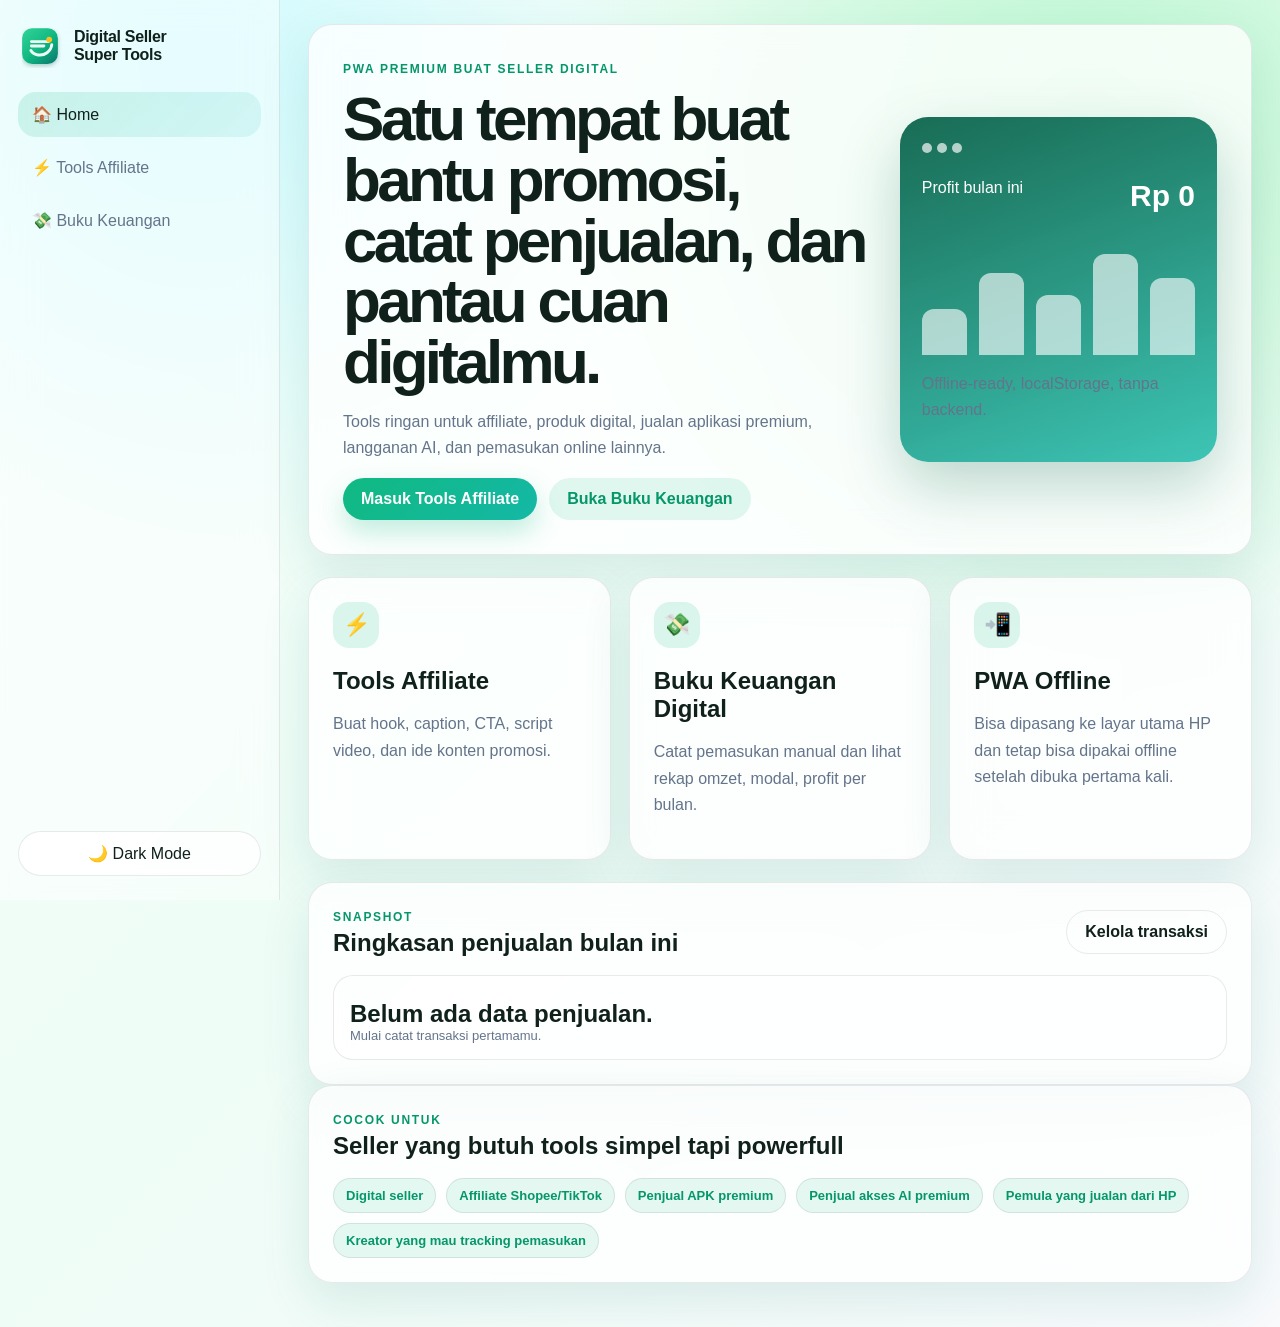
==== index.html @ 4a0aba74 "Create Digital Seller Super Tools PWA" ====
<!doctype html>
<html lang="id">
<head>
  <meta charset="utf-8">
  <meta name="viewport" content="width=device-width, initial-scale=1">
  <meta name="theme-color" content="#10b981">
  <title>Digital Seller Super Tools</title>
  <link rel="manifest" href="manifest.json">
  <link rel="icon" href="icon.svg" type="image/svg+xml">
  <link rel="stylesheet" href="style.css">
</head>
<body data-page="home">
  <div class="app-shell">
    <aside class="sidebar">
      <a class="brand" href="index.html" aria-label="Digital Seller Super Tools"><img src="icon.svg" alt="" class="brand-icon"><span>Digital Seller<br><strong>Super Tools</strong></span></a>
      <nav class="side-nav" aria-label="Navigasi utama">
        <a class="active" href="index.html">🏠 Home</a>
        <a href="tools-affiliate.html">⚡ Tools Affiliate</a>
        <a href="buku-keuangan.html">💸 Buku Keuangan</a>
      </nav>
      <button class="theme-toggle" data-theme-toggle type="button">🌙 Dark Mode</button>
    </aside>

    <main class="page page-home">
      <header class="topbar">
        <a class="brand mobile-brand" href="index.html"><img src="icon.svg" alt="" class="brand-icon"><span>Digital Seller <strong>Super Tools</strong></span></a>
        <button class="theme-toggle compact" data-theme-toggle type="button">🌙</button>
      </header>

      <section class="hero glass-card">
        <div class="hero-copy">
          <span class="eyebrow">PWA premium buat seller digital</span>
          <h1>Satu tempat buat bantu promosi, catat penjualan, dan pantau cuan digitalmu.</h1>
          <p>Tools ringan untuk affiliate, produk digital, jualan aplikasi premium, langganan AI, dan pemasukan online lainnya.</p>
          <div class="hero-actions">
            <a class="btn primary" href="tools-affiliate.html">Masuk Tools Affiliate</a>
            <a class="btn secondary" href="buku-keuangan.html">Buka Buku Keuangan</a>
          </div>
        </div>
        <div class="hero-panel">
          <div class="mini-window"><span></span><span></span><span></span></div>
          <div class="metric-row"><span>Profit bulan ini</span><strong id="homeHeroProfit">Rp0</strong></div>
          <div class="spark-bars"><i style="height:38%"></i><i style="height:68%"></i><i style="height:50%"></i><i style="height:84%"></i><i style="height:64%"></i></div>
          <p class="muted">Offline-ready, localStorage, tanpa backend.</p>
        </div>
      </section>

      <section class="section-grid features-grid">
        <article class="feature-card"><div class="feature-icon">⚡</div><h2>Tools Affiliate</h2><p>Buat hook, caption, CTA, script video, dan ide konten promosi.</p></article>
        <article class="feature-card"><div class="feature-icon">💸</div><h2>Buku Keuangan Digital</h2><p>Catat pemasukan manual dan lihat rekap omzet, modal, profit per bulan.</p></article>
        <article class="feature-card"><div class="feature-icon">📲</div><h2>PWA Offline</h2><p>Bisa dipasang ke layar utama HP dan tetap bisa dipakai offline setelah dibuka pertama kali.</p></article>
      </section>

      <section class="dashboard-card">
        <div class="section-title"><div><span class="eyebrow">Snapshot</span><h2>Ringkasan penjualan bulan ini</h2></div><a class="btn ghost" href="buku-keuangan.html">Kelola transaksi</a></div>
        <div id="homeSalesOverview" class="overview-grid"></div>
      </section>

      <section class="dashboard-card">
        <div class="section-title"><div><span class="eyebrow">Cocok untuk</span><h2>Seller yang butuh tools simpel tapi powerfull</h2></div></div>
        <div class="chips-list">
          <span>Digital seller</span><span>Affiliate Shopee/TikTok</span><span>Penjual APK premium</span><span>Penjual akses AI premium</span><span>Pemula yang jualan dari HP</span><span>Kreator yang mau tracking pemasukan</span>
        </div>
      </section>
    </main>
  </div>

  <nav class="bottom-nav" aria-label="Navigasi mobile"><a class="active" href="index.html">🏠<span>Home</span></a><a href="tools-affiliate.html">⚡<span>Tools</span></a><a href="buku-keuangan.html">💸<span>Buku</span></a></nav>
  <div id="toast" class="toast" role="status" aria-live="polite"></div>
  <script src="script.js"></script>
</body>
</html>
---- style.css ----
:root{--emerald:#10b981;--emerald-2:#059669;--mint:#d1fae5;--ink:#10201b;--muted:#64748b;--line:rgba(15,23,42,.09);--card:rgba(255,255,255,.78);--bg:#f4fbf8;--shadow:0 18px 50px rgba(15,118,110,.12);--radius:24px;--danger:#ef4444;--cyan:#06b6d4;--yellow:#eab308}*{box-sizing:border-box}html{scroll-behavior:smooth}body{margin:0;min-height:100vh;font-family:-apple-system,BlinkMacSystemFont,"Segoe UI",Roboto,Inter,Arial,sans-serif;color:var(--ink);background:radial-gradient(circle at 15% 5%,#cffafe 0,transparent 30%),radial-gradient(circle at 85% 10%,#bbf7d0 0,transparent 34%),linear-gradient(135deg,#f8fffb,#eefdf6 45%,#f8fafc);padding-bottom:88px}body.dark{--ink:#e8fff7;--muted:#9fb7ad;--line:rgba(255,255,255,.12);--card:rgba(9,24,20,.76);--bg:#061411;background:radial-gradient(circle at 20% 0,#064e3b 0,transparent 26%),radial-gradient(circle at 85% 18%,#0f766e 0,transparent 30%),linear-gradient(135deg,#04110e,#081c18 55%,#020617)}a{color:inherit;text-decoration:none}button,input,select,textarea{font:inherit}input,select,textarea{width:100%;border:1px solid var(--line);border-radius:16px;background:rgba(255,255,255,.72);color:var(--ink);padding:13px 14px;outline:none}body.dark input,body.dark select,body.dark textarea{background:rgba(2,6,23,.42)}input:focus,select:focus,textarea:focus{border-color:rgba(16,185,129,.8);box-shadow:0 0 0 4px rgba(16,185,129,.12)}.app-shell{display:grid;grid-template-columns:280px minmax(0,1fr);min-height:100vh}.sidebar{position:sticky;top:0;height:100vh;padding:24px 18px;border-right:1px solid var(--line);background:rgba(255,255,255,.45);backdrop-filter:blur(18px);display:flex;flex-direction:column;gap:24px}.brand{display:flex;align-items:center;gap:12px;font-weight:800;letter-spacing:-.02em}.brand-icon{width:44px;height:44px}.side-nav{display:grid;gap:8px}.side-nav a,.tool-tabs button{border:0;text-align:left;border-radius:18px;padding:13px 14px;color:var(--muted);background:transparent;cursor:pointer}.side-nav a.active,.side-nav a:hover,.tool-tabs button.active,.tool-tabs button:hover{background:linear-gradient(135deg,rgba(16,185,129,.16),rgba(20,184,166,.1));color:var(--ink)}.theme-toggle{margin-top:auto;border:1px solid var(--line);background:var(--card);border-radius:999px;padding:12px 14px;color:var(--ink);cursor:pointer}.page{padding:24px 28px 44px;max-width:1220px;width:100%;margin:0 auto}.topbar{display:none;align-items:center;justify-content:space-between;margin-bottom:18px}.compact{width:46px;height:46px;padding:0}.glass-card,.dashboard-card,.panel-card,.feature-card,.page-hero{background:var(--card);border:1px solid var(--line);border-radius:var(--radius);box-shadow:var(--shadow);backdrop-filter:blur(18px)}.hero{padding:34px;display:grid;grid-template-columns:1.25fr .75fr;gap:28px;align-items:center}.eyebrow{text-transform:uppercase;font-size:12px;letter-spacing:.14em;color:var(--emerald-2);font-weight:900}.hero h1,.page-hero h1{font-size:clamp(32px,6vw,62px);line-height:.98;margin:12px 0 16px;letter-spacing:-.06em}.hero p,.page-hero p,.feature-card p,.muted{color:var(--muted);line-height:1.65}.hero-actions,.inline-actions,.form-actions{display:flex;gap:12px;flex-wrap:wrap}.btn{border:0;border-radius:999px;padding:12px 18px;font-weight:800;cursor:pointer;display:inline-flex;align-items:center;justify-content:center;gap:8px}.btn.primary{background:linear-gradient(135deg,var(--emerald),#14b8a6);color:white;box-shadow:0 12px 26px rgba(16,185,129,.25)}.btn.secondary{background:rgba(16,185,129,.12);color:var(--emerald-2)}.btn.ghost{background:transparent;border:1px solid var(--line);color:var(--ink)}.btn.danger{background:rgba(239,68,68,.14);color:var(--danger)}.hero-panel{border-radius:28px;padding:22px;background:linear-gradient(160deg,rgba(6,95,70,.92),rgba(20,184,166,.82));color:white;box-shadow:0 24px 60px rgba(6,95,70,.25)}.mini-window span{display:inline-block;width:10px;height:10px;border-radius:50%;background:rgba(255,255,255,.68);margin-right:5px}.metric-row{margin:22px 0;display:flex;justify-content:space-between;gap:12px}.metric-row strong{font-size:30px}.spark-bars{height:120px;display:flex;align-items:end;gap:12px}.spark-bars i{flex:1;border-radius:12px 12px 0 0;background:rgba(255,255,255,.62)}.section-grid{display:grid;grid-template-columns:repeat(3,1fr);gap:18px;margin:22px 0}.feature-card,.dashboard-card,.panel-card,.page-hero{padding:24px}.feature-icon{width:46px;height:46px;border-radius:16px;display:grid;place-items:center;background:rgba(16,185,129,.14);font-size:22px}.feature-card h2{margin-bottom:8px}.section-title{display:flex;justify-content:space-between;align-items:center;gap:16px;margin-bottom:18px}.section-title h2{margin:4px 0 0}.overview-grid,.stats-grid{display:grid;grid-template-columns:repeat(4,1fr);gap:14px}.stat-card{border:1px solid var(--line);background:rgba(255,255,255,.45);border-radius:20px;padding:16px}.stat-card span{display:block;color:var(--muted);font-size:13px}.stat-card strong{display:block;font-size:24px;margin-top:8px}.chips-list,.month-chips{display:flex;gap:10px;flex-wrap:wrap}.chips-list span,.month-chips button,.badge{border:1px solid var(--line);background:rgba(16,185,129,.1);border-radius:999px;padding:9px 12px;color:var(--emerald-2);font-weight:800;font-size:13px}.workspace-layout{display:grid;grid-template-columns:250px minmax(0,1fr);gap:18px}.tool-tabs{position:sticky;top:24px;align-self:start;display:grid;gap:8px;background:var(--card);border:1px solid var(--line);border-radius:22px;padding:10px;box-shadow:var(--shadow)}.page-hero{margin-bottom:18px}.form-grid{display:grid;grid-template-columns:repeat(2,1fr);gap:14px}.field label{display:block;font-size:13px;color:var(--muted);font-weight:800;margin-bottom:7px}.span-2{grid-column:span 2}.hidden{display:none!important}.result-box{margin-top:18px;border:1px solid var(--line);border-radius:22px;padding:20px;background:rgba(16,185,129,.06);line-height:1.65;white-space:pre-wrap}.result-box h3{margin:8px 0}.history-list,.product-list,.transaction-cards{display:grid;gap:12px}.history-item,.product-item,.tx-card{border:1px solid var(--line);border-radius:18px;background:rgba(255,255,255,.42);padding:14px}.month-toolbar{display:flex;align-items:end;gap:14px;flex-wrap:wrap;margin-bottom:18px}.compact-field{max-width:260px}.month-chips button{cursor:pointer}.month-chips button.active{background:var(--emerald);color:white}.target-box{margin-top:14px}.progress{height:12px;background:rgba(15,23,42,.08);border-radius:999px;overflow:hidden}.progress i{display:block;height:100%;background:linear-gradient(90deg,var(--emerald),#22c55e);border-radius:inherit}.insights{display:grid;gap:10px;margin-top:16px}.insights p{margin:0;padding:12px 14px;border-radius:16px;background:rgba(16,185,129,.08);color:var(--muted)}.filters{display:grid;grid-template-columns:2fr repeat(5,1fr);gap:10px;margin-bottom:14px}.table-wrap{overflow:auto;border:1px solid var(--line);border-radius:18px}table{width:100%;border-collapse:collapse;min-width:980px;background:rgba(255,255,255,.36)}th,td{text-align:left;border-bottom:1px solid var(--line);padding:12px;font-size:13px}th{color:var(--muted);font-size:12px;text-transform:uppercase}.money-cost{color:var(--danger);font-weight:900}.money-price{color:var(--yellow);font-weight:900}.money-profit{color:var(--emerald-2);font-weight:900}.money-pay{color:var(--cyan);font-weight:900}.action-buttons{display:flex;gap:6px;flex-wrap:wrap}.action-buttons button{border:0;border-radius:999px;padding:7px 9px;cursor:pointer;background:rgba(16,185,129,.12);color:var(--ink)}.transaction-cards{display:none}.quick-form{display:grid;grid-template-columns:repeat(2,1fr);gap:12px;border:1px dashed rgba(16,185,129,.55);border-radius:20px;padding:16px;margin-bottom:16px}.chart{display:grid;gap:10px}.chart-row{display:grid;grid-template-columns:96px 1fr 110px;gap:10px;align-items:center}.bar{height:14px;background:rgba(15,23,42,.08);border-radius:999px;overflow:hidden}.bar i{display:block;height:100%;background:linear-gradient(90deg,#10b981,#06b6d4);border-radius:999px}.settings-grid{display:grid;grid-template-columns:repeat(2,minmax(0,1fr));gap:12px}.toast{position:fixed;left:50%;bottom:96px;transform:translateX(-50%) translateY(20px);background:#052e25;color:white;padding:12px 16px;border-radius:999px;box-shadow:0 18px 45px rgba(0,0,0,.24);opacity:0;pointer-events:none;transition:.25s;z-index:20}.toast.show{opacity:1;transform:translateX(-50%) translateY(0)}.bottom-nav{display:none;position:fixed;left:12px;right:12px;bottom:12px;z-index:10;background:rgba(255,255,255,.8);border:1px solid var(--line);backdrop-filter:blur(18px);border-radius:24px;box-shadow:var(--shadow);padding:8px}.bottom-nav a{flex:1;display:grid;place-items:center;gap:2px;color:var(--muted);font-weight:800;font-size:18px;border-radius:18px;padding:8px}.bottom-nav span{font-size:11px}.bottom-nav a.active{background:rgba(16,185,129,.14);color:var(--emerald-2)}@media(max-width:980px){.app-shell{display:block}.sidebar{display:none}.topbar{display:flex}.page{padding:16px 14px 108px}.bottom-nav{display:flex}.hero{grid-template-columns:1fr;padding:24px}.section-grid,.overview-grid,.stats-grid,.workspace-layout{grid-template-columns:1fr}.tool-tabs{position:relative;top:0;display:flex;overflow:auto;white-space:nowrap}.tool-tabs button{flex:0 0 auto}.features-grid{margin-top:16px}.section-title{align-items:flex-start;flex-direction:column}.form-grid,.quick-form,.filters,.settings-grid{grid-template-columns:1fr}.span-2{grid-column:span 1}.table-wrap{display:none}.transaction-cards{display:grid}.mobile-brand span{font-size:14px}.metric-row strong{font-size:24px}}@media(min-width:981px){body{padding-bottom:0}}
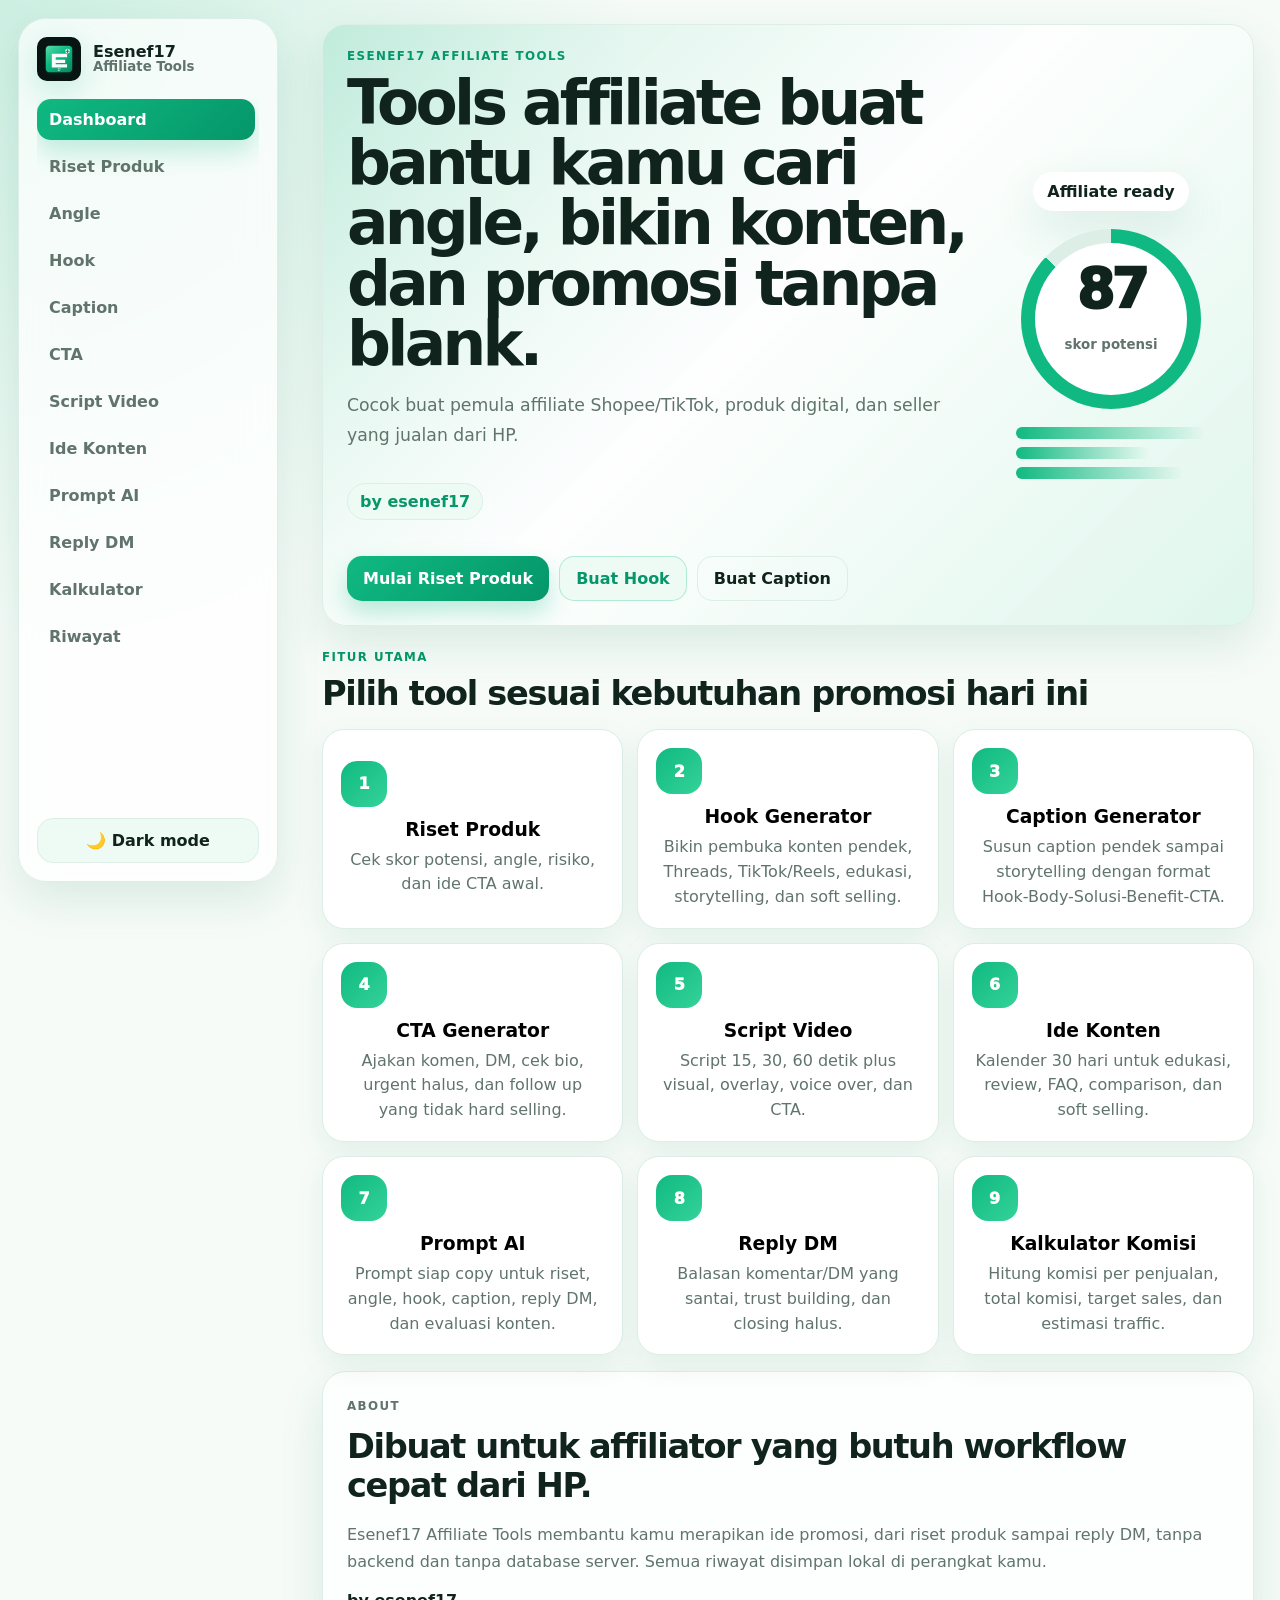
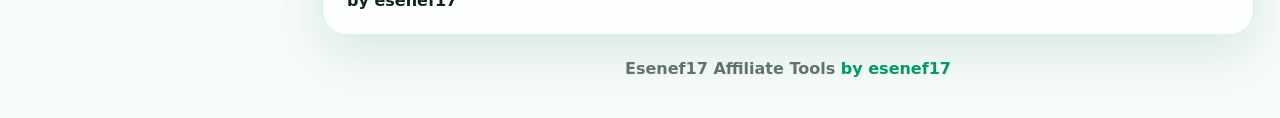
==== commit 22599220: "Build Esenef17 affiliate tools PWA" ====
--- a/index.html
+++ b/index.html
@@ -2,71 +2,144 @@
 <html lang="id">
 <head>
   <meta charset="utf-8">
-  <meta name="viewport" content="width=device-width, initial-scale=1">
+  <meta name="viewport" content="width=device-width, initial-scale=1, viewport-fit=cover">
   <meta name="theme-color" content="#10b981">
-  <title>Digital Seller Super Tools</title>
+  <meta name="description" content="Esenef17 Affiliate Tools, PWA ringan untuk riset produk, hook, caption, CTA, script video, ide konten, prompt AI, reply DM, dan kalkulator komisi affiliate.">
+  <title>Esenef17 Affiliate Tools</title>
   <link rel="manifest" href="manifest.json">
   <link rel="icon" href="icon.svg" type="image/svg+xml">
+  <link rel="apple-touch-icon" href="icon.svg">
   <link rel="stylesheet" href="style.css">
 </head>
-<body data-page="home">
+<body>
   <div class="app-shell">
-    <aside class="sidebar">
-      <a class="brand" href="index.html" aria-label="Digital Seller Super Tools"><img src="icon.svg" alt="" class="brand-icon"><span>Digital Seller<br><strong>Super Tools</strong></span></a>
+    <aside class="sidebar" aria-label="Sidebar navigation">
+      <a class="brand" href="#dashboard" data-target="dashboard" aria-label="Esenef17 Affiliate Tools">
+        <img src="icon.svg" alt="" class="brand-icon">
+        <span><strong>Esenef17</strong><small>Affiliate Tools</small></span>
+      </a>
       <nav class="side-nav" aria-label="Navigasi utama">
-        <a class="active" href="index.html">🏠 Home</a>
-        <a href="tools-affiliate.html">⚡ Tools Affiliate</a>
-        <a href="buku-keuangan.html">💸 Buku Keuangan</a>
+        <button class="nav-link active" data-target="dashboard" type="button">Dashboard</button>
+        <button class="nav-link" data-target="riset" type="button">Riset Produk</button>
+        <button class="nav-link" data-target="angle" type="button">Angle</button>
+        <button class="nav-link" data-target="hook" type="button">Hook</button>
+        <button class="nav-link" data-target="caption" type="button">Caption</button>
+        <button class="nav-link" data-target="cta" type="button">CTA</button>
+        <button class="nav-link" data-target="script" type="button">Script Video</button>
+        <button class="nav-link" data-target="ide" type="button">Ide Konten</button>
+        <button class="nav-link" data-target="prompt" type="button">Prompt AI</button>
+        <button class="nav-link" data-target="reply" type="button">Reply DM</button>
+        <button class="nav-link" data-target="kalkulator" type="button">Kalkulator</button>
+        <button class="nav-link" data-target="riwayat" type="button">Riwayat</button>
       </nav>
-      <button class="theme-toggle" data-theme-toggle type="button">🌙 Dark Mode</button>
+      <button class="theme-toggle" id="themeToggle" type="button" aria-label="Toggle dark mode">🌙 Dark mode</button>
     </aside>
 
-    <main class="page page-home">
+    <main class="main-content">
       <header class="topbar">
-        <a class="brand mobile-brand" href="index.html"><img src="icon.svg" alt="" class="brand-icon"><span>Digital Seller <strong>Super Tools</strong></span></a>
-        <button class="theme-toggle compact" data-theme-toggle type="button">🌙</button>
+        <a class="brand mobile-brand" href="#dashboard" data-target="dashboard"><img src="icon.svg" alt="" class="brand-icon"><span><strong>Esenef17</strong><small>Affiliate Tools</small></span></a>
+        <button class="theme-toggle compact" id="themeToggleMobile" type="button" aria-label="Toggle dark mode">🌙</button>
       </header>
 
-      <section class="hero glass-card">
-        <div class="hero-copy">
-          <span class="eyebrow">PWA premium buat seller digital</span>
-          <h1>Satu tempat buat bantu promosi, catat penjualan, dan pantau cuan digitalmu.</h1>
-          <p>Tools ringan untuk affiliate, produk digital, jualan aplikasi premium, langganan AI, dan pemasukan online lainnya.</p>
-          <div class="hero-actions">
-            <a class="btn primary" href="tools-affiliate.html">Masuk Tools Affiliate</a>
-            <a class="btn secondary" href="buku-keuangan.html">Buka Buku Keuangan</a>
+      <section id="dashboard" class="page-section active" data-title="Dashboard">
+        <div class="hero card gradient-card">
+          <div>
+            <p class="eyebrow">Esenef17 Affiliate Tools</p>
+            <h1>Tools affiliate buat bantu kamu cari angle, bikin konten, dan promosi tanpa blank.</h1>
+            <p class="hero-sub">Cocok buat pemula affiliate Shopee/TikTok, produk digital, dan seller yang jualan dari HP.</p>
+            <p class="brand-mark">by esenef17</p>
+            <div class="hero-actions">
+              <button class="btn primary" data-target="riset" type="button">Mulai Riset Produk</button>
+              <button class="btn secondary" data-target="hook" type="button">Buat Hook</button>
+              <button class="btn ghost" data-target="caption" type="button">Buat Caption</button>
+            </div>
+          </div>
+          <div class="hero-preview" aria-hidden="true">
+            <div class="preview-pill">Affiliate ready</div>
+            <div class="score-ring"><span>87</span><small>skor potensi</small></div>
+            <div class="mini-lines"><i></i><i></i><i></i></div>
           </div>
         </div>
-        <div class="hero-panel">
-          <div class="mini-window"><span></span><span></span><span></span></div>
-          <div class="metric-row"><span>Profit bulan ini</span><strong id="homeHeroProfit">Rp0</strong></div>
-          <div class="spark-bars"><i style="height:38%"></i><i style="height:68%"></i><i style="height:50%"></i><i style="height:84%"></i><i style="height:64%"></i></div>
-          <p class="muted">Offline-ready, localStorage, tanpa backend.</p>
+
+        <div class="section-heading">
+          <div><p class="eyebrow">Fitur utama</p><h2>Pilih tool sesuai kebutuhan promosi hari ini</h2></div>
+        </div>
+        <div class="feature-grid" id="featureGrid"></div>
+
+        <div class="card about-card">
+          <p class="eyebrow">About</p>
+          <h2>Dibuat untuk affiliator yang butuh workflow cepat dari HP.</h2>
+          <p>Esenef17 Affiliate Tools membantu kamu merapikan ide promosi, dari riset produk sampai reply DM, tanpa backend dan tanpa database server. Semua riwayat disimpan lokal di perangkat kamu.</p>
+          <strong>by esenef17</strong>
         </div>
       </section>
 
-      <section class="section-grid features-grid">
-        <article class="feature-card"><div class="feature-icon">⚡</div><h2>Tools Affiliate</h2><p>Buat hook, caption, CTA, script video, dan ide konten promosi.</p></article>
-        <article class="feature-card"><div class="feature-icon">💸</div><h2>Buku Keuangan Digital</h2><p>Catat pemasukan manual dan lihat rekap omzet, modal, profit per bulan.</p></article>
-        <article class="feature-card"><div class="feature-icon">📲</div><h2>PWA Offline</h2><p>Bisa dipasang ke layar utama HP dan tetap bisa dipakai offline setelah dibuka pertama kali.</p></article>
+      <section id="riset" class="page-section" data-title="Riset Produk">
+        <div class="tool-layout">
+          <form class="card tool-form" data-tool="riset"><div class="form-head"><p class="eyebrow">Riset Produk Affiliate</p><h2>Cek potensi produk sebelum dipromosikan</h2></div><div class="form-grid">
+            <label>Nama produk<input name="produk" required placeholder="Contoh: Rak dapur lipat"></label><label>Kategori/niche produk<input name="niche" required placeholder="Home living, skincare, digital..."></label><label>Target audiens<input name="target" required placeholder="Ibu muda, mahasiswa, kreator..."></label><label>Harga produk<input name="harga" type="number" min="0" placeholder="99000"></label><label>Estimasi komisi %<input name="komisi" type="number" min="0" max="100" placeholder="10"></label><label>Platform affiliate<select name="platform"><option>Shopee</option><option>TikTok Shop</option><option>Produk Digital</option><option>Lainnya</option></select></label><label>Masalah utama audiens<textarea name="masalah" required placeholder="Masalah yang paling sering mereka rasakan"></textarea></label><label>Benefit produk<textarea name="benefit" required placeholder="Manfaat utama yang jelas terlihat"></textarea></label><label>Tingkat kompetisi<select name="kompetisi"><option>Rendah</option><option>Sedang</option><option>Tinggi</option></select></label><label>Potensi viral<select name="viral"><option>Sedang</option><option>Rendah</option><option>Tinggi</option></select></label>
+          </div><button class="btn primary full" type="submit">Generate Riset</button></form><div class="output card" id="output-riset"></div>
+        </div>
       </section>
 
-      <section class="dashboard-card">
-        <div class="section-title"><div><span class="eyebrow">Snapshot</span><h2>Ringkasan penjualan bulan ini</h2></div><a class="btn ghost" href="buku-keuangan.html">Kelola transaksi</a></div>
-        <div id="homeSalesOverview" class="overview-grid"></div>
+      <section id="angle" class="page-section" data-title="Angle">
+        <div class="tool-layout"><form class="card tool-form" data-tool="angle"><div class="form-head"><p class="eyebrow">Generator Angle Produk</p><h2>Bikin banyak sudut promosi yang tetap natural</h2></div><div class="form-grid"><label>Nama produk<input name="produk" required></label><label>Target audiens<input name="target" required></label><label>Masalah audiens<textarea name="masalah" required></textarea></label><label>Benefit produk<textarea name="benefit" required></textarea></label><label>Platform konten<input name="platform" placeholder="TikTok, IG, Threads..."></label></div><button class="btn primary full" type="submit">Generate Angle</button></form><div class="output card" id="output-angle"></div></div>
       </section>
 
-      <section class="dashboard-card">
-        <div class="section-title"><div><span class="eyebrow">Cocok untuk</span><h2>Seller yang butuh tools simpel tapi powerfull</h2></div></div>
-        <div class="chips-list">
-          <span>Digital seller</span><span>Affiliate Shopee/TikTok</span><span>Penjual APK premium</span><span>Penjual akses AI premium</span><span>Pemula yang jualan dari HP</span><span>Kreator yang mau tracking pemasukan</span>
-        </div>
+      <section id="hook" class="page-section" data-title="Hook">
+        <div class="tool-layout"><form class="card tool-form" data-tool="hook"><div class="form-head"><p class="eyebrow">Hook Generator</p><h2>Buka konten dengan kalimat yang bikin orang berhenti scroll</h2></div><div class="form-grid"><label>Nama produk<input name="produk" required></label><label>Target audiens<input name="target" required></label><label>Masalah audiens<textarea name="masalah" required></textarea></label><label>Tone bahasa<select name="tone"><option>Casual Gen Z</option><option>Soft selling</option><option>Storytelling</option><option>Edukatif</option><option>Provokatif halus</option><option>Profesional santai</option><option>Relate pemula</option></select></label><label>Platform<input name="platform" placeholder="TikTok/Reels/Threads"></label></div><button class="btn primary full" type="submit">Generate Hook</button></form><div class="output card" id="output-hook"></div></div>
       </section>
+
+      <section id="caption" class="page-section" data-title="Caption">
+        <div class="tool-layout"><form class="card tool-form" data-tool="caption"><div class="form-head"><p class="eyebrow">Caption Generator</p><h2>Caption human-friendly dengan struktur jelas</h2></div><div class="form-grid"><label>Nama produk<input name="produk" required></label><label>Kategori produk<input name="kategori" required></label><label>Target audiens<input name="target" required></label><label>Masalah audiens<textarea name="masalah" required></textarea></label><label>Benefit utama<textarea name="benefit" required></textarea></label><label>Platform<input name="platform" placeholder="IG, TikTok, WA..."></label><label>CTA tujuan<select name="tujuan"><option>Komen</option><option>DM</option><option>Cek bio</option><option>Klik link</option><option>Simpan postingan</option></select></label></div><button class="btn primary full" type="submit">Generate Caption</button></form><div class="output card" id="output-caption"></div></div>
+      </section>
+
+      <section id="cta" class="page-section" data-title="CTA">
+        <div class="tool-layout"><form class="card tool-form" data-tool="cta"><div class="form-head"><p class="eyebrow">CTA Generator</p><h2>Ajakan action yang halus dan tidak maksa</h2></div><div class="form-grid"><label>Tujuan CTA<input name="tujuan" required placeholder="Komen, DM, cek bio..."></label><label>Platform<input name="platform" placeholder="TikTok, IG, Threads, WA"></label><label>Gaya bahasa<select name="gaya"><option>Santai</option><option>Ramah</option><option>Soft selling</option><option>Urgent halus</option><option>Follow up</option></select></label></div><button class="btn primary full" type="submit">Generate CTA</button></form><div class="output card" id="output-cta"></div></div>
+      </section>
+
+      <section id="script" class="page-section" data-title="Script Video">
+        <div class="tool-layout"><form class="card tool-form" data-tool="script"><div class="form-head"><p class="eyebrow">Script Video Pendek</p><h2>Susun video pendek dari hook sampai CTA</h2></div><div class="form-grid"><label>Nama produk<input name="produk" required></label><label>Target audiens<input name="target" required></label><label>Masalah audiens<textarea name="masalah" required></textarea></label><label>Benefit produk<textarea name="benefit" required></textarea></label><label>Durasi<select name="durasi"><option>15 detik</option><option>30 detik</option><option>60 detik</option></select></label><label>Platform<select name="platform"><option>TikTok</option><option>Reels</option><option>Shorts</option></select></label></div><button class="btn primary full" type="submit">Generate Script</button></form><div class="output card" id="output-script"></div></div>
+      </section>
+
+      <section id="ide" class="page-section" data-title="Ide Konten">
+        <div class="tool-layout"><form class="card tool-form" data-tool="ide"><div class="form-head"><p class="eyebrow">Ide Konten 30 Hari</p><h2>Kalender konten biar promosi konsisten</h2></div><div class="form-grid"><label>Niche<input name="niche" required></label><label>Nama produk<input name="produk" required></label><label>Target audiens<input name="target" required></label><label>Platform<input name="platform" placeholder="TikTok, IG, Threads"></label><label>Tujuan<select name="tujuan"><option>Awareness</option><option>Engagement</option><option>DM masuk</option><option>Closing</option><option>Edukasi</option></select></label></div><button class="btn primary full" type="submit">Generate 30 Ide</button></form><div class="output card" id="output-ide"></div></div>
+      </section>
+
+      <section id="prompt" class="page-section" data-title="Prompt AI">
+        <div class="card"><div class="form-head"><p class="eyebrow">Prompt AI Library</p><h2>Prompt siap copy untuk ChatGPT/Codex/AI lain</h2></div><div id="promptLibrary" class="prompt-grid"></div></div>
+      </section>
+
+      <section id="reply" class="page-section" data-title="Reply DM">
+        <div class="tool-layout"><form class="card tool-form" data-tool="reply"><div class="form-head"><p class="eyebrow">Reply Komentar / DM</p><h2>Balasan natural untuk calon pembeli</h2></div><div class="form-grid"><label>Pertanyaan calon pembeli<textarea name="pertanyaan" required></textarea></label><label>Nama produk<input name="produk" required></label><label>Kondisi calon pembeli<select name="kondisi"><option>Tanya harga</option><option>Tanya aman atau tidak</option><option>Minta bukti</option><option>Bilang mahal</option><option>Masih ragu</option><option>Minta diskon</option><option>Mau beli</option></select></label><label>Gaya balasan<select name="gaya"><option>Santai</option><option>Ramah</option><option>Trust building</option><option>Closing halus</option><option>Follow up</option></select></label></div><button class="btn primary full" type="submit">Generate Balasan</button></form><div class="output card" id="output-reply"></div></div>
+      </section>
+
+      <section id="kalkulator" class="page-section" data-title="Kalkulator">
+        <div class="tool-layout"><form class="card tool-form" data-tool="kalkulator"><div class="form-head"><p class="eyebrow">Kalkulator Komisi</p><h2>Hitung target promosi affiliate secara simpel</h2></div><div class="form-grid"><label>Harga produk<input name="harga" type="number" min="0" required></label><label>Persentase komisi<input name="komisi" type="number" min="0" max="100" required></label><label>Jumlah produk terjual<input name="terjual" type="number" min="0" required></label><label>Target penghasilan<input name="target" type="number" min="0" required></label><label>Estimasi closing rate %<input name="closing" type="number" min="0.1" max="100" step="0.1" required></label></div><button class="btn primary full" type="submit">Hitung Komisi</button></form><div class="output card" id="output-kalkulator"></div></div>
+      </section>
+
+      <section id="riwayat" class="page-section" data-title="Riwayat">
+        <div class="card history-card"><div class="section-heading"><div><p class="eyebrow">Riwayat Generate</p><h2>Hasil yang kamu simpan</h2></div><div class="history-actions"><button class="btn secondary" id="exportJson" type="button">Export JSON</button><label class="btn ghost import-label">Import JSON<input id="importJson" type="file" accept="application/json" hidden></label><button class="btn ghost" id="exportAllTxt" type="button">Export TXT</button><button class="btn danger" id="clearHistory" type="button">Hapus Semua</button></div></div><div id="historyList" class="history-list"></div></div>
+      </section>
+
+      <footer class="footer">Esenef17 Affiliate Tools <span>by esenef17</span></footer>
     </main>
   </div>
 
-  <nav class="bottom-nav" aria-label="Navigasi mobile"><a class="active" href="index.html">🏠<span>Home</span></a><a href="tools-affiliate.html">⚡<span>Tools</span></a><a href="buku-keuangan.html">💸<span>Buku</span></a></nav>
+  <nav class="bottom-nav" aria-label="Navigasi mobile">
+    <button class="nav-link active" data-target="dashboard" type="button"><span>⌂</span><small>Dashboard</small></button>
+    <button class="nav-link" data-target="riset" type="button"><span>⌕</span><small>Riset</small></button>
+    <button class="nav-link" data-target="hook" type="button"><span>✦</span><small>Hook</small></button>
+    <button class="nav-link" data-target="caption" type="button"><span>✎</span><small>Caption</small></button>
+    <button class="nav-link" data-target="riwayat" type="button"><span>◷</span><small>Riwayat</small></button>
+  </nav>
+
   <div id="toast" class="toast" role="status" aria-live="polite"></div>
   <script src="script.js"></script>
+  <script>
+    if ('serviceWorker' in navigator) {
+      window.addEventListener('load', () => navigator.serviceWorker.register('service-worker.js'));
+    }
+  </script>
 </body>
 </html>
--- a/style.css
+++ b/style.css
@@ -1 +1,8 @@
-:root{--emerald:#10b981;--emerald-2:#059669;--mint:#d1fae5;--ink:#10201b;--muted:#64748b;--line:rgba(15,23,42,.09);--card:rgba(255,255,255,.78);--bg:#f4fbf8;--shadow:0 18px 50px rgba(15,118,110,.12);--radius:24px;--danger:#ef4444;--cyan:#06b6d4;--yellow:#eab308}*{box-sizing:border-box}html{scroll-behavior:smooth}body{margin:0;min-height:100vh;font-family:-apple-system,BlinkMacSystemFont,"Segoe UI",Roboto,Inter,Arial,sans-serif;color:var(--ink);background:radial-gradient(circle at 15% 5%,#cffafe 0,transparent 30%),radial-gradient(circle at 85% 10%,#bbf7d0 0,transparent 34%),linear-gradient(135deg,#f8fffb,#eefdf6 45%,#f8fafc);padding-bottom:88px}body.dark{--ink:#e8fff7;--muted:#9fb7ad;--line:rgba(255,255,255,.12);--card:rgba(9,24,20,.76);--bg:#061411;background:radial-gradient(circle at 20% 0,#064e3b 0,transparent 26%),radial-gradient(circle at 85% 18%,#0f766e 0,transparent 30%),linear-gradient(135deg,#04110e,#081c18 55%,#020617)}a{color:inherit;text-decoration:none}button,input,select,textarea{font:inherit}input,select,textarea{width:100%;border:1px solid var(--line);border-radius:16px;background:rgba(255,255,255,.72);color:var(--ink);padding:13px 14px;outline:none}body.dark input,body.dark select,body.dark textarea{background:rgba(2,6,23,.42)}input:focus,select:focus,textarea:focus{border-color:rgba(16,185,129,.8);box-shadow:0 0 0 4px rgba(16,185,129,.12)}.app-shell{display:grid;grid-template-columns:280px minmax(0,1fr);min-height:100vh}.sidebar{position:sticky;top:0;height:100vh;padding:24px 18px;border-right:1px solid var(--line);background:rgba(255,255,255,.45);backdrop-filter:blur(18px);display:flex;flex-direction:column;gap:24px}.brand{display:flex;align-items:center;gap:12px;font-weight:800;letter-spacing:-.02em}.brand-icon{width:44px;height:44px}.side-nav{display:grid;gap:8px}.side-nav a,.tool-tabs button{border:0;text-align:left;border-radius:18px;padding:13px 14px;color:var(--muted);background:transparent;cursor:pointer}.side-nav a.active,.side-nav a:hover,.tool-tabs button.active,.tool-tabs button:hover{background:linear-gradient(135deg,rgba(16,185,129,.16),rgba(20,184,166,.1));color:var(--ink)}.theme-toggle{margin-top:auto;border:1px solid var(--line);background:var(--card);border-radius:999px;padding:12px 14px;color:var(--ink);cursor:pointer}.page{padding:24px 28px 44px;max-width:1220px;width:100%;margin:0 auto}.topbar{display:none;align-items:center;justify-content:space-between;margin-bottom:18px}.compact{width:46px;height:46px;padding:0}.glass-card,.dashboard-card,.panel-card,.feature-card,.page-hero{background:var(--card);border:1px solid var(--line);border-radius:var(--radius);box-shadow:var(--shadow);backdrop-filter:blur(18px)}.hero{padding:34px;display:grid;grid-template-columns:1.25fr .75fr;gap:28px;align-items:center}.eyebrow{text-transform:uppercase;font-size:12px;letter-spacing:.14em;color:var(--emerald-2);font-weight:900}.hero h1,.page-hero h1{font-size:clamp(32px,6vw,62px);line-height:.98;margin:12px 0 16px;letter-spacing:-.06em}.hero p,.page-hero p,.feature-card p,.muted{color:var(--muted);line-height:1.65}.hero-actions,.inline-actions,.form-actions{display:flex;gap:12px;flex-wrap:wrap}.btn{border:0;border-radius:999px;padding:12px 18px;font-weight:800;cursor:pointer;display:inline-flex;align-items:center;justify-content:center;gap:8px}.btn.primary{background:linear-gradient(135deg,var(--emerald),#14b8a6);color:white;box-shadow:0 12px 26px rgba(16,185,129,.25)}.btn.secondary{background:rgba(16,185,129,.12);color:var(--emerald-2)}.btn.ghost{background:transparent;border:1px solid var(--line);color:var(--ink)}.btn.danger{background:rgba(239,68,68,.14);color:var(--danger)}.hero-panel{border-radius:28px;padding:22px;background:linear-gradient(160deg,rgba(6,95,70,.92),rgba(20,184,166,.82));color:white;box-shadow:0 24px 60px rgba(6,95,70,.25)}.mini-window span{display:inline-block;width:10px;height:10px;border-radius:50%;background:rgba(255,255,255,.68);margin-right:5px}.metric-row{margin:22px 0;display:flex;justify-content:space-between;gap:12px}.metric-row strong{font-size:30px}.spark-bars{height:120px;display:flex;align-items:end;gap:12px}.spark-bars i{flex:1;border-radius:12px 12px 0 0;background:rgba(255,255,255,.62)}.section-grid{display:grid;grid-template-columns:repeat(3,1fr);gap:18px;margin:22px 0}.feature-card,.dashboard-card,.panel-card,.page-hero{padding:24px}.feature-icon{width:46px;height:46px;border-radius:16px;display:grid;place-items:center;background:rgba(16,185,129,.14);font-size:22px}.feature-card h2{margin-bottom:8px}.section-title{display:flex;justify-content:space-between;align-items:center;gap:16px;margin-bottom:18px}.section-title h2{margin:4px 0 0}.overview-grid,.stats-grid{display:grid;grid-template-columns:repeat(4,1fr);gap:14px}.stat-card{border:1px solid var(--line);background:rgba(255,255,255,.45);border-radius:20px;padding:16px}.stat-card span{display:block;color:var(--muted);font-size:13px}.stat-card strong{display:block;font-size:24px;margin-top:8px}.chips-list,.month-chips{display:flex;gap:10px;flex-wrap:wrap}.chips-list span,.month-chips button,.badge{border:1px solid var(--line);background:rgba(16,185,129,.1);border-radius:999px;padding:9px 12px;color:var(--emerald-2);font-weight:800;font-size:13px}.workspace-layout{display:grid;grid-template-columns:250px minmax(0,1fr);gap:18px}.tool-tabs{position:sticky;top:24px;align-self:start;display:grid;gap:8px;background:var(--card);border:1px solid var(--line);border-radius:22px;padding:10px;box-shadow:var(--shadow)}.page-hero{margin-bottom:18px}.form-grid{display:grid;grid-template-columns:repeat(2,1fr);gap:14px}.field label{display:block;font-size:13px;color:var(--muted);font-weight:800;margin-bottom:7px}.span-2{grid-column:span 2}.hidden{display:none!important}.result-box{margin-top:18px;border:1px solid var(--line);border-radius:22px;padding:20px;background:rgba(16,185,129,.06);line-height:1.65;white-space:pre-wrap}.result-box h3{margin:8px 0}.history-list,.product-list,.transaction-cards{display:grid;gap:12px}.history-item,.product-item,.tx-card{border:1px solid var(--line);border-radius:18px;background:rgba(255,255,255,.42);padding:14px}.month-toolbar{display:flex;align-items:end;gap:14px;flex-wrap:wrap;margin-bottom:18px}.compact-field{max-width:260px}.month-chips button{cursor:pointer}.month-chips button.active{background:var(--emerald);color:white}.target-box{margin-top:14px}.progress{height:12px;background:rgba(15,23,42,.08);border-radius:999px;overflow:hidden}.progress i{display:block;height:100%;background:linear-gradient(90deg,var(--emerald),#22c55e);border-radius:inherit}.insights{display:grid;gap:10px;margin-top:16px}.insights p{margin:0;padding:12px 14px;border-radius:16px;background:rgba(16,185,129,.08);color:var(--muted)}.filters{display:grid;grid-template-columns:2fr repeat(5,1fr);gap:10px;margin-bottom:14px}.table-wrap{overflow:auto;border:1px solid var(--line);border-radius:18px}table{width:100%;border-collapse:collapse;min-width:980px;background:rgba(255,255,255,.36)}th,td{text-align:left;border-bottom:1px solid var(--line);padding:12px;font-size:13px}th{color:var(--muted);font-size:12px;text-transform:uppercase}.money-cost{color:var(--danger);font-weight:900}.money-price{color:var(--yellow);font-weight:900}.money-profit{color:var(--emerald-2);font-weight:900}.money-pay{color:var(--cyan);font-weight:900}.action-buttons{display:flex;gap:6px;flex-wrap:wrap}.action-buttons button{border:0;border-radius:999px;padding:7px 9px;cursor:pointer;background:rgba(16,185,129,.12);color:var(--ink)}.transaction-cards{display:none}.quick-form{display:grid;grid-template-columns:repeat(2,1fr);gap:12px;border:1px dashed rgba(16,185,129,.55);border-radius:20px;padding:16px;margin-bottom:16px}.chart{display:grid;gap:10px}.chart-row{display:grid;grid-template-columns:96px 1fr 110px;gap:10px;align-items:center}.bar{height:14px;background:rgba(15,23,42,.08);border-radius:999px;overflow:hidden}.bar i{display:block;height:100%;background:linear-gradient(90deg,#10b981,#06b6d4);border-radius:999px}.settings-grid{display:grid;grid-template-columns:repeat(2,minmax(0,1fr));gap:12px}.toast{position:fixed;left:50%;bottom:96px;transform:translateX(-50%) translateY(20px);background:#052e25;color:white;padding:12px 16px;border-radius:999px;box-shadow:0 18px 45px rgba(0,0,0,.24);opacity:0;pointer-events:none;transition:.25s;z-index:20}.toast.show{opacity:1;transform:translateX(-50%) translateY(0)}.bottom-nav{display:none;position:fixed;left:12px;right:12px;bottom:12px;z-index:10;background:rgba(255,255,255,.8);border:1px solid var(--line);backdrop-filter:blur(18px);border-radius:24px;box-shadow:var(--shadow);padding:8px}.bottom-nav a{flex:1;display:grid;place-items:center;gap:2px;color:var(--muted);font-weight:800;font-size:18px;border-radius:18px;padding:8px}.bottom-nav span{font-size:11px}.bottom-nav a.active{background:rgba(16,185,129,.14);color:var(--emerald-2)}@media(max-width:980px){.app-shell{display:block}.sidebar{display:none}.topbar{display:flex}.page{padding:16px 14px 108px}.bottom-nav{display:flex}.hero{grid-template-columns:1fr;padding:24px}.section-grid,.overview-grid,.stats-grid,.workspace-layout{grid-template-columns:1fr}.tool-tabs{position:relative;top:0;display:flex;overflow:auto;white-space:nowrap}.tool-tabs button{flex:0 0 auto}.features-grid{margin-top:16px}.section-title{align-items:flex-start;flex-direction:column}.form-grid,.quick-form,.filters,.settings-grid{grid-template-columns:1fr}.span-2{grid-column:span 1}.table-wrap{display:none}.transaction-cards{display:grid}.mobile-brand span{font-size:14px}.metric-row strong{font-size:24px}}@media(min-width:981px){body{padding-bottom:0}}
+:root{
+  --bg:#f6fbf8;--surface:#ffffff;--surface-2:#eefbf4;--text:#10231d;--muted:#60746c;--line:#dceee6;--primary:#10b981;--primary-2:#059669;--accent:#34d399;--danger:#ef4444;--shadow:0 18px 45px rgba(15,118,82,.12);--radius:24px;--radius-sm:16px;--bottom:86px;color-scheme:light
+}
+body.dark{--bg:#071411;--surface:#0d1f1a;--surface-2:#112a23;--text:#ecfff7;--muted:#9ab3aa;--line:#1d3a31;--primary:#34d399;--primary-2:#10b981;--accent:#6ee7b7;--shadow:0 20px 55px rgba(0,0,0,.35);color-scheme:dark}
+*{box-sizing:border-box}html{scroll-behavior:smooth}body{margin:0;font-family:Inter,ui-sans-serif,system-ui,-apple-system,BlinkMacSystemFont,"Segoe UI",sans-serif;background:radial-gradient(circle at top left,rgba(16,185,129,.18),transparent 30%),var(--bg);color:var(--text);min-height:100vh}button,input,select,textarea{font:inherit}button{cursor:pointer}a{color:inherit;text-decoration:none}.app-shell{display:flex;min-height:100vh}.sidebar{position:fixed;inset:18px auto 18px 18px;width:260px;background:rgba(255,255,255,.72);backdrop-filter:blur(18px);border:1px solid var(--line);border-radius:28px;padding:18px;box-shadow:var(--shadow);display:flex;flex-direction:column;gap:18px;z-index:30}body.dark .sidebar{background:rgba(13,31,26,.8)}.brand{display:flex;gap:12px;align-items:center}.brand-icon{width:44px;height:44px;filter:drop-shadow(0 10px 16px rgba(16,185,129,.22))}.brand span{display:grid;line-height:1.08}.brand small{color:var(--muted);font-weight:700}.side-nav{display:grid;gap:6px;overflow:auto;padding-right:4px}.nav-link{border:0;background:transparent;color:var(--muted);text-align:left;border-radius:14px;padding:11px 12px;font-weight:800;transition:.18s ease}.nav-link:hover,.nav-link.active{background:linear-gradient(135deg,var(--primary),var(--primary-2));color:#fff;box-shadow:0 12px 24px rgba(16,185,129,.24)}.theme-toggle{margin-top:auto;border:1px solid var(--line);background:var(--surface-2);color:var(--text);border-radius:16px;padding:12px 14px;font-weight:800}.main-content{width:100%;max-width:1440px;margin-left:296px;padding:24px 26px 40px}.topbar{display:none}.page-section{display:none;animation:fade .22s ease}.page-section.active{display:block}@keyframes fade{from{opacity:.4;transform:translateY(8px)}to{opacity:1;transform:none}}.card{background:rgba(255,255,255,.82);border:1px solid var(--line);border-radius:var(--radius);box-shadow:var(--shadow);padding:24px}body.dark .card{background:rgba(13,31,26,.82)}.gradient-card{background:linear-gradient(135deg,rgba(16,185,129,.16),rgba(255,255,255,.86) 48%,rgba(52,211,153,.12));overflow:hidden;position:relative}body.dark .gradient-card{background:linear-gradient(135deg,rgba(16,185,129,.2),rgba(13,31,26,.88) 48%,rgba(52,211,153,.1))}.hero{display:grid;grid-template-columns:1.45fr .55fr;gap:24px;align-items:center;min-height:360px}.eyebrow{margin:0 0 10px;color:var(--primary-2);font-weight:900;text-transform:uppercase;letter-spacing:.12em;font-size:.74rem}.hero h1{font-size:clamp(2rem,4.8vw,4.75rem);line-height:.98;margin:0 0 16px;letter-spacing:-.06em}.hero-sub{font-size:1.08rem;color:var(--muted);max-width:760px;line-height:1.7}.brand-mark{display:inline-flex;background:var(--surface-2);border:1px solid var(--line);border-radius:999px;padding:8px 12px;font-weight:900;color:var(--primary-2)}.hero-actions{display:flex;gap:10px;flex-wrap:wrap;margin-top:20px}.btn{border:0;border-radius:15px;padding:12px 16px;font-weight:900;display:inline-flex;align-items:center;justify-content:center;gap:8px;min-height:44px}.btn.primary{background:linear-gradient(135deg,var(--primary),var(--primary-2));color:white;box-shadow:0 12px 24px rgba(16,185,129,.28)}.btn.secondary{background:var(--surface-2);color:var(--primary-2);border:1px solid rgba(16,185,129,.28)}.btn.ghost{background:transparent;color:var(--text);border:1px solid var(--line)}.btn.danger{background:rgba(239,68,68,.1);color:var(--danger);border:1px solid rgba(239,68,68,.25)}.btn.full{width:100%;margin-top:12px}.hero-preview{display:grid;place-items:center;gap:18px}.preview-pill{padding:10px 14px;border-radius:999px;background:var(--surface);box-shadow:var(--shadow);font-weight:900}.score-ring{width:180px;height:180px;border-radius:50%;display:grid;place-items:center;background:conic-gradient(var(--primary) 87%,var(--line) 0);position:relative}.score-ring:before{content:"";position:absolute;inset:14px;border-radius:50%;background:var(--surface)}.score-ring span,.score-ring small{position:relative}.score-ring span{font-size:3.4rem;font-weight:950;letter-spacing:-.06em}.score-ring small{grid-row:2;color:var(--muted);font-weight:800;margin-top:-70px}.mini-lines{display:grid;gap:8px;width:190px}.mini-lines i{height:12px;border-radius:99px;background:linear-gradient(90deg,var(--primary),transparent)}.mini-lines i:nth-child(2){width:70%}.mini-lines i:nth-child(3){width:88%}.section-heading{display:flex;align-items:center;justify-content:space-between;gap:14px;margin:24px 0 16px}.section-heading h2,.form-head h2,.about-card h2{margin:0;font-size:clamp(1.35rem,2.8vw,2.1rem);letter-spacing:-.04em}.feature-grid{display:grid;grid-template-columns:repeat(3,minmax(0,1fr));gap:14px}.feature-card{padding:18px;border-radius:22px;background:var(--surface);border:1px solid var(--line);box-shadow:0 10px 30px rgba(15,118,82,.08);min-height:148px}.feature-card h3{margin:12px 0 8px}.feature-card p{margin:0;color:var(--muted);line-height:1.55}.feature-icon{width:46px;height:46px;border-radius:16px;background:linear-gradient(135deg,var(--primary),var(--accent));display:grid;place-items:center;color:white;font-weight:950}.about-card{margin-top:16px}.about-card p{color:var(--muted);line-height:1.7}.tool-layout{display:grid;grid-template-columns:minmax(280px,430px) 1fr;gap:16px;align-items:start}.tool-form{position:sticky;top:22px}.form-grid{display:grid;gap:12px;margin-top:16px}label{display:grid;gap:7px;color:var(--text);font-weight:850}input,select,textarea{width:100%;border:1px solid var(--line);border-radius:15px;background:var(--surface);color:var(--text);padding:12px 13px;outline:none}textarea{min-height:96px;resize:vertical}input:focus,select:focus,textarea:focus{border-color:var(--primary);box-shadow:0 0 0 4px rgba(16,185,129,.13)}.output{min-height:220px}.empty-output{display:grid;place-items:center;min-height:180px;color:var(--muted);text-align:center}.result-head{display:flex;justify-content:space-between;gap:12px;align-items:flex-start;margin-bottom:14px}.result-actions{display:flex;gap:8px;flex-wrap:wrap}.result-body{display:grid;gap:14px}.result-section{border:1px solid var(--line);background:var(--surface-2);border-radius:18px;padding:16px}.result-section h3{margin:0 0 10px}.result-section p,.result-section li{color:var(--muted);line-height:1.62}.result-section ol,.result-section ul{padding-left:20px;margin:8px 0 0}.score-card{display:flex;align-items:center;gap:16px}.score-badge{min-width:82px;height:82px;border-radius:24px;background:linear-gradient(135deg,var(--primary),var(--primary-2));color:white;display:grid;place-items:center;font-size:2rem;font-weight:950}.item-card{border:1px solid var(--line);border-radius:16px;padding:14px;background:var(--surface);margin:10px 0}.item-card h4{margin:0 0 8px}.caption-box{white-space:pre-wrap}.prompt-grid,.history-list{display:grid;gap:12px}.prompt-card,.history-item{border:1px solid var(--line);background:var(--surface-2);border-radius:18px;padding:16px}.prompt-card p,.history-item p{color:var(--muted);line-height:1.58}.prompt-text{white-space:pre-wrap;background:var(--surface);border:1px solid var(--line);border-radius:14px;padding:12px;color:var(--text);max-height:260px;overflow:auto}.history-actions{display:flex;gap:8px;flex-wrap:wrap}.history-meta{display:flex;gap:8px;flex-wrap:wrap;color:var(--muted);font-size:.9rem}.footer{margin:24px 0 0;text-align:center;color:var(--muted);font-weight:800}.footer span{color:var(--primary-2)}.toast{position:fixed;left:50%;bottom:calc(var(--bottom) + 18px);transform:translateX(-50%) translateY(20px);background:#10231d;color:#fff;padding:12px 16px;border-radius:999px;box-shadow:var(--shadow);opacity:0;pointer-events:none;transition:.2s;z-index:60}.toast.show{opacity:1;transform:translateX(-50%) translateY(0)}.bottom-nav{display:none}
+@media (max-width:1050px){.sidebar{display:none}.main-content{margin-left:0;padding:14px 14px calc(var(--bottom) + 22px)}.topbar{display:flex;align-items:center;justify-content:space-between;position:sticky;top:0;z-index:25;padding:10px 0 12px;background:linear-gradient(var(--bg) 70%,transparent)}.compact{margin:0;padding:10px 12px}.hero{grid-template-columns:1fr;min-height:auto}.hero-preview{display:none}.tool-layout{grid-template-columns:1fr}.tool-form{position:static}.feature-grid{grid-template-columns:repeat(2,minmax(0,1fr))}.bottom-nav{position:fixed;left:10px;right:10px;bottom:10px;display:grid;grid-template-columns:repeat(5,1fr);gap:6px;background:rgba(255,255,255,.82);backdrop-filter:blur(18px);border:1px solid var(--line);border-radius:24px;padding:8px;box-shadow:var(--shadow);z-index:50}body.dark .bottom-nav{background:rgba(13,31,26,.86)}.bottom-nav .nav-link{text-align:center;padding:8px 4px;display:grid;gap:2px;border-radius:17px}.bottom-nav .nav-link span{font-size:1.15rem}.bottom-nav .nav-link small{font-size:.68rem}.card{padding:18px}.hero h1{font-size:2.45rem}}
+@media (max-width:640px){.feature-grid{grid-template-columns:1fr}.section-heading{align-items:flex-start;flex-direction:column}.history-actions,.result-actions{width:100%}.history-actions .btn,.result-actions .btn{flex:1}.hero-actions .btn{width:100%}.mobile-brand .brand-icon{width:38px;height:38px}.hero h1{font-size:2.1rem}.card{border-radius:20px}.result-head{display:grid}.score-card{align-items:flex-start}.score-badge{min-width:70px;height:70px;font-size:1.6rem}}
+@media print{.sidebar,.bottom-nav,.topbar,.result-actions,.history-actions,.theme-toggle{display:none}.main-content{margin:0;padding:0}.page-section{display:block}.card{box-shadow:none}}
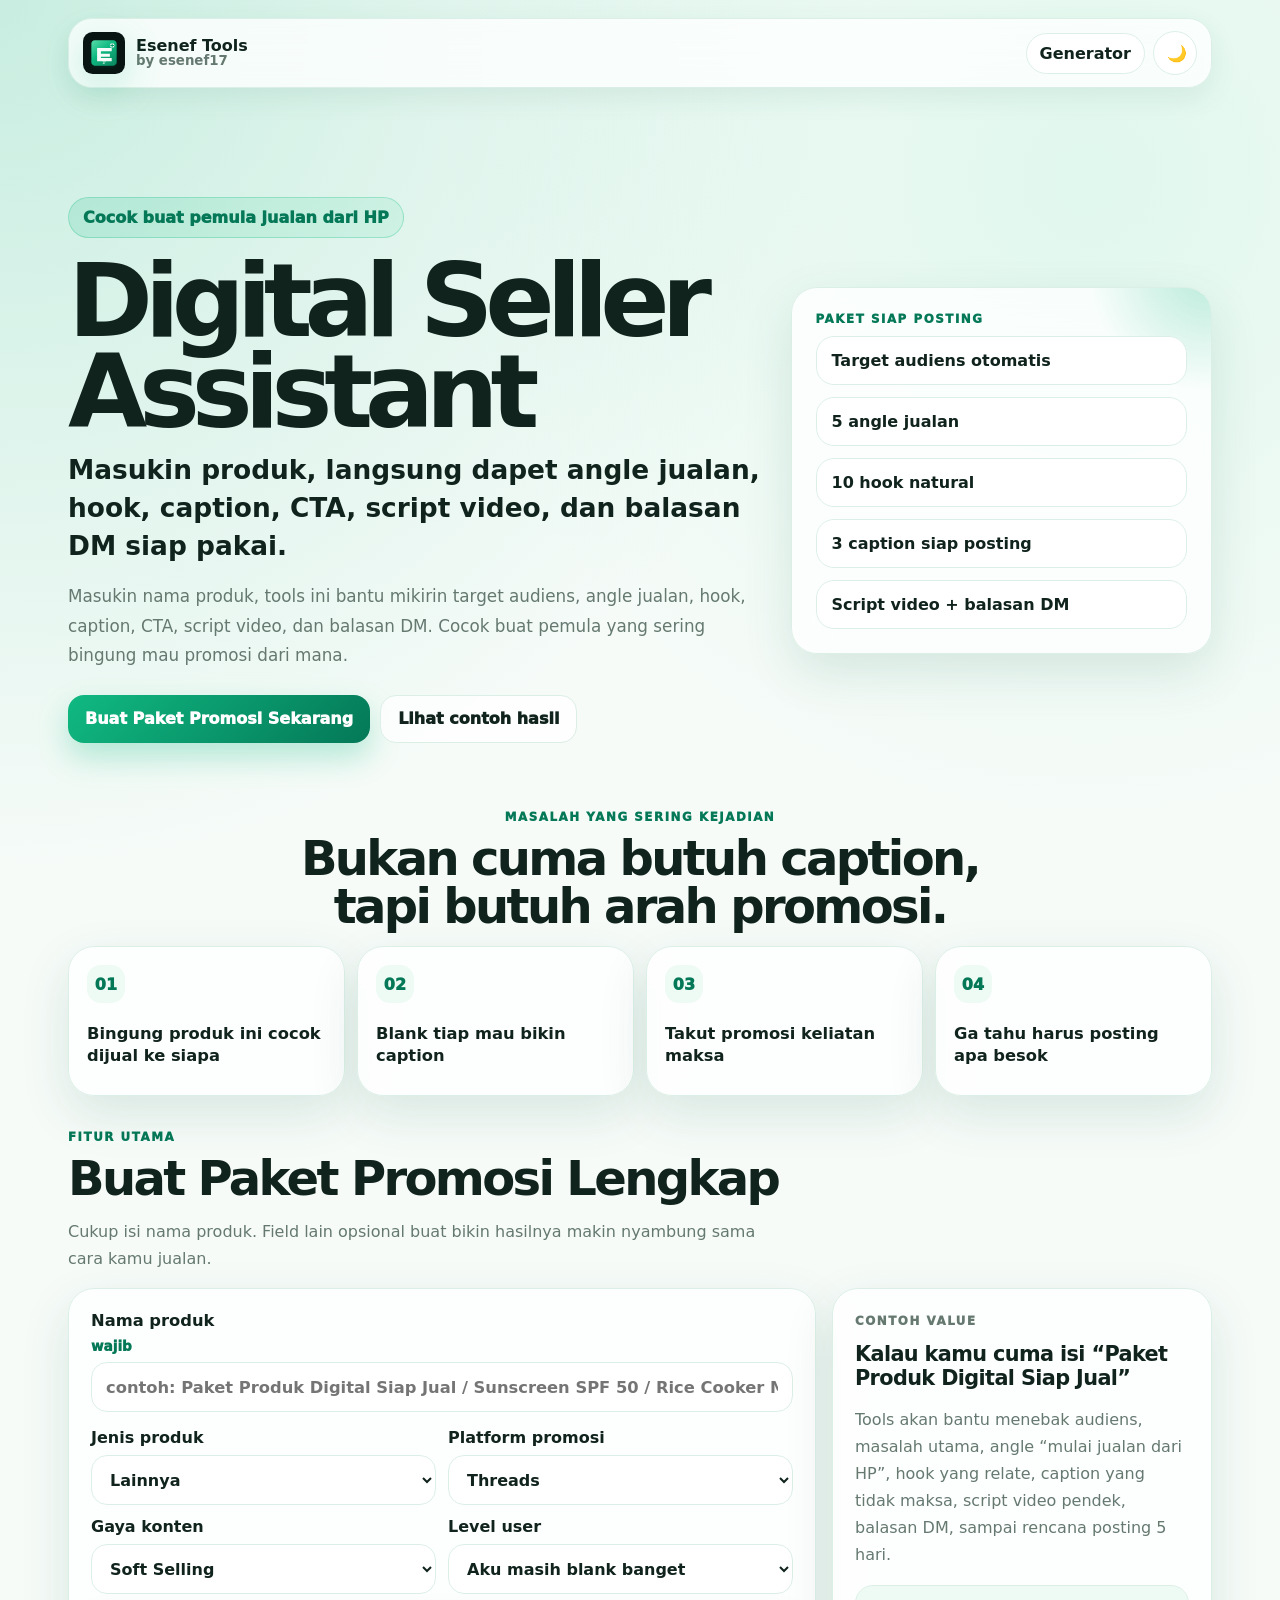
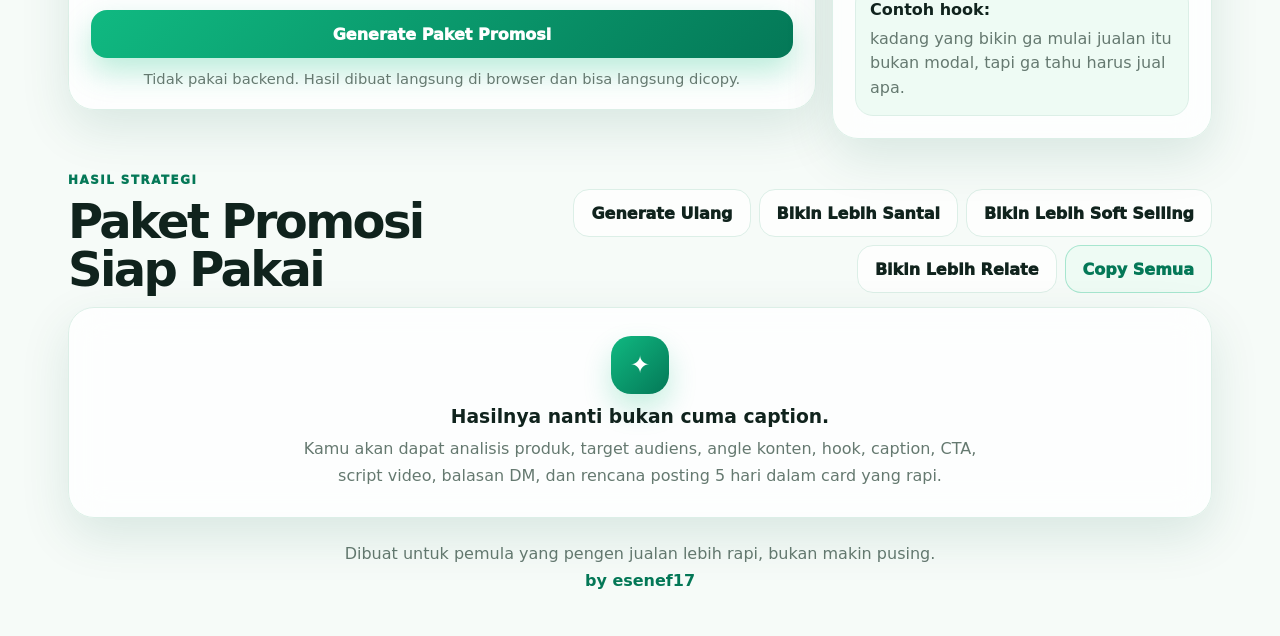
==== commit 3a7f366f: "Refocus app as digital seller assistant" ====
--- a/index.html
+++ b/index.html
@@ -4,137 +4,171 @@
   <meta charset="utf-8">
   <meta name="viewport" content="width=device-width, initial-scale=1, viewport-fit=cover">
   <meta name="theme-color" content="#10b981">
-  <meta name="description" content="Esenef17 Affiliate Tools, PWA ringan untuk riset produk, hook, caption, CTA, script video, ide konten, prompt AI, reply DM, dan kalkulator komisi affiliate.">
-  <title>Esenef17 Affiliate Tools</title>
+  <meta name="description" content="Digital Seller Assistant by esenef17 membantu pemula membuat strategi promosi produk dari nama produk sampai paket konten siap posting.">
+  <title>Digital Seller Assistant by esenef17</title>
   <link rel="manifest" href="manifest.json">
   <link rel="icon" href="icon.svg" type="image/svg+xml">
   <link rel="apple-touch-icon" href="icon.svg">
   <link rel="stylesheet" href="style.css">
 </head>
 <body>
-  <div class="app-shell">
-    <aside class="sidebar" aria-label="Sidebar navigation">
-      <a class="brand" href="#dashboard" data-target="dashboard" aria-label="Esenef17 Affiliate Tools">
-        <img src="icon.svg" alt="" class="brand-icon">
-        <span><strong>Esenef17</strong><small>Affiliate Tools</small></span>
-      </a>
-      <nav class="side-nav" aria-label="Navigasi utama">
-        <button class="nav-link active" data-target="dashboard" type="button">Dashboard</button>
-        <button class="nav-link" data-target="riset" type="button">Riset Produk</button>
-        <button class="nav-link" data-target="angle" type="button">Angle</button>
-        <button class="nav-link" data-target="hook" type="button">Hook</button>
-        <button class="nav-link" data-target="caption" type="button">Caption</button>
-        <button class="nav-link" data-target="cta" type="button">CTA</button>
-        <button class="nav-link" data-target="script" type="button">Script Video</button>
-        <button class="nav-link" data-target="ide" type="button">Ide Konten</button>
-        <button class="nav-link" data-target="prompt" type="button">Prompt AI</button>
-        <button class="nav-link" data-target="reply" type="button">Reply DM</button>
-        <button class="nav-link" data-target="kalkulator" type="button">Kalkulator</button>
-        <button class="nav-link" data-target="riwayat" type="button">Riwayat</button>
+  <div class="page-shell">
+    <header class="hero" id="top">
+      <nav class="top-nav" aria-label="Navigasi singkat">
+        <a class="brand" href="#top" aria-label="Esenef Tools">
+          <img src="icon.svg" alt="" class="brand-icon">
+          <span><strong>Esenef Tools</strong><small>by esenef17</small></span>
+        </a>
+        <div class="nav-actions">
+          <a href="#generator" class="nav-link">Generator</a>
+          <button class="theme-toggle" id="themeToggle" type="button" aria-label="Toggle dark mode">🌙</button>
+        </div>
       </nav>
-      <button class="theme-toggle" id="themeToggle" type="button" aria-label="Toggle dark mode">🌙 Dark mode</button>
-    </aside>
 
-    <main class="main-content">
-      <header class="topbar">
-        <a class="brand mobile-brand" href="#dashboard" data-target="dashboard"><img src="icon.svg" alt="" class="brand-icon"><span><strong>Esenef17</strong><small>Affiliate Tools</small></span></a>
-        <button class="theme-toggle compact" id="themeToggleMobile" type="button" aria-label="Toggle dark mode">🌙</button>
-      </header>
+      <div class="hero-grid">
+        <div class="hero-copy">
+          <span class="badge">Cocok buat pemula jualan dari HP</span>
+          <h1>Digital Seller Assistant</h1>
+          <p class="subheadline">Masukin produk, langsung dapet angle jualan, hook, caption, CTA, script video, dan balasan DM siap pakai.</p>
+          <p class="helper-copy">Masukin nama produk, tools ini bantu mikirin target audiens, angle jualan, hook, caption, CTA, script video, dan balasan DM. Cocok buat pemula yang sering bingung mau promosi dari mana.</p>
+          <div class="hero-actions">
+            <a class="btn primary" href="#generator">Buat Paket Promosi Sekarang</a>
+            <a class="btn ghost" href="#contoh">Lihat contoh hasil</a>
+          </div>
+        </div>
+        <div class="hero-card" aria-label="Preview paket promosi">
+          <p class="eyebrow">Paket siap posting</p>
+          <div class="preview-stack">
+            <span>Target audiens otomatis</span>
+            <span>5 angle jualan</span>
+            <span>10 hook natural</span>
+            <span>3 caption siap posting</span>
+            <span>Script video + balasan DM</span>
+          </div>
+        </div>
+      </div>
+    </header>
 
-      <section id="dashboard" class="page-section active" data-title="Dashboard">
-        <div class="hero card gradient-card">
+    <main>
+      <section class="problem-section" aria-labelledby="problemTitle">
+        <div class="section-head centered">
+          <p class="eyebrow">Masalah yang sering kejadian</p>
+          <h2 id="problemTitle">Bukan cuma butuh caption, tapi butuh arah promosi.</h2>
+        </div>
+        <div class="problem-grid">
+          <article class="mini-card"><span>01</span><h3>Bingung produk ini cocok dijual ke siapa</h3></article>
+          <article class="mini-card"><span>02</span><h3>Blank tiap mau bikin caption</h3></article>
+          <article class="mini-card"><span>03</span><h3>Takut promosi keliatan maksa</h3></article>
+          <article class="mini-card"><span>04</span><h3>Ga tahu harus posting apa besok</h3></article>
+        </div>
+      </section>
+
+      <section class="generator-section" id="generator" aria-labelledby="generatorTitle">
+        <div class="section-head">
+          <p class="eyebrow">Fitur utama</p>
+          <h2 id="generatorTitle">Buat Paket Promosi Lengkap</h2>
+          <p>Cukup isi nama produk. Field lain opsional buat bikin hasilnya makin nyambung sama cara kamu jualan.</p>
+        </div>
+
+        <div class="generator-layout">
+          <form class="generator-card" id="promoForm">
+            <label class="field featured-field">Nama produk <small>wajib</small>
+              <input id="productName" name="productName" required placeholder="contoh: Paket Produk Digital Siap Jual / Sunscreen SPF 50 / Rice Cooker Mini" autocomplete="off">
+            </label>
+
+            <div class="field-grid">
+              <label class="field">Jenis produk
+                <select id="productType" name="productType">
+                  <option>Lainnya</option>
+                  <option>Produk Digital</option>
+                  <option>Affiliate Shopee</option>
+                  <option>TikTok Shop</option>
+                  <option>Fashion</option>
+                  <option>Skincare</option>
+                  <option>Alat Rumah</option>
+                  <option>Makanan</option>
+                </select>
+              </label>
+              <label class="field">Platform promosi
+                <select id="platform" name="platform">
+                  <option>Threads</option>
+                  <option>TikTok</option>
+                  <option>Instagram</option>
+                  <option>WhatsApp</option>
+                  <option>Shopee Video</option>
+                </select>
+              </label>
+              <label class="field">Gaya konten
+                <select id="contentStyle" name="contentStyle">
+                  <option>Soft Selling</option>
+                  <option>Relate & Curhat</option>
+                  <option>Edukasi</option>
+                  <option>Review Jujur</option>
+                  <option>Viral Halus</option>
+                </select>
+              </label>
+              <label class="field">Level user
+                <select id="userLevel" name="userLevel">
+                  <option>Aku masih blank banget</option>
+                  <option>Aku udah punya produk tapi bingung promosi</option>
+                  <option>Aku butuh konten siap posting</option>
+                </select>
+              </label>
+            </div>
+
+            <button class="btn primary full" id="generateBtn" type="submit">Generate Paket Promosi</button>
+            <p class="form-note">Tidak pakai backend. Hasil dibuat langsung di browser dan bisa langsung dicopy.</p>
+          </form>
+
+          <aside class="tips-card" id="contoh">
+            <p class="eyebrow">Contoh value</p>
+            <h3>Kalau kamu cuma isi “Paket Produk Digital Siap Jual”</h3>
+            <p>Tools akan bantu menebak audiens, masalah utama, angle “mulai jualan dari HP”, hook yang relate, caption yang tidak maksa, script video pendek, balasan DM, sampai rencana posting 5 hari.</p>
+            <div class="sample-output">
+              <strong>Contoh hook:</strong>
+              <span>kadang yang bikin ga mulai jualan itu bukan modal, tapi ga tahu harus jual apa.</span>
+            </div>
+          </aside>
+        </div>
+      </section>
+
+      <section class="output-section" aria-live="polite" aria-labelledby="outputTitle">
+        <div class="output-toolbar">
           <div>
-            <p class="eyebrow">Esenef17 Affiliate Tools</p>
-            <h1>Tools affiliate buat bantu kamu cari angle, bikin konten, dan promosi tanpa blank.</h1>
-            <p class="hero-sub">Cocok buat pemula affiliate Shopee/TikTok, produk digital, dan seller yang jualan dari HP.</p>
-            <p class="brand-mark">by esenef17</p>
-            <div class="hero-actions">
-              <button class="btn primary" data-target="riset" type="button">Mulai Riset Produk</button>
-              <button class="btn secondary" data-target="hook" type="button">Buat Hook</button>
-              <button class="btn ghost" data-target="caption" type="button">Buat Caption</button>
-            </div>
+            <p class="eyebrow">Hasil strategi</p>
+            <h2 id="outputTitle">Paket Promosi Siap Pakai</h2>
           </div>
-          <div class="hero-preview" aria-hidden="true">
-            <div class="preview-pill">Affiliate ready</div>
-            <div class="score-ring"><span>87</span><small>skor potensi</small></div>
-            <div class="mini-lines"><i></i><i></i><i></i></div>
+          <div class="toolbar-actions" id="globalActions" hidden>
+            <button class="btn ghost" type="button" data-regenerate="default">Generate Ulang</button>
+            <button class="btn ghost" type="button" data-regenerate="santai">Bikin Lebih Santai</button>
+            <button class="btn ghost" type="button" data-regenerate="soft">Bikin Lebih Soft Selling</button>
+            <button class="btn ghost" type="button" data-regenerate="relate">Bikin Lebih Relate</button>
+            <button class="btn secondary" type="button" id="copyAllBtn">Copy Semua</button>
           </div>
         </div>
 
-        <div class="section-heading">
-          <div><p class="eyebrow">Fitur utama</p><h2>Pilih tool sesuai kebutuhan promosi hari ini</h2></div>
+        <div class="loading-card" id="loadingState" hidden>
+          <div class="loader"></div>
+          <p>lagi bantu mikirin angle jualan yang paling masuk akal...</p>
         </div>
-        <div class="feature-grid" id="featureGrid"></div>
 
-        <div class="card about-card">
-          <p class="eyebrow">About</p>
-          <h2>Dibuat untuk affiliator yang butuh workflow cepat dari HP.</h2>
-          <p>Esenef17 Affiliate Tools membantu kamu merapikan ide promosi, dari riset produk sampai reply DM, tanpa backend dan tanpa database server. Semua riwayat disimpan lokal di perangkat kamu.</p>
-          <strong>by esenef17</strong>
+        <div class="empty-state" id="emptyState">
+          <div class="empty-icon">✦</div>
+          <h3>Hasilnya nanti bukan cuma caption.</h3>
+          <p>Kamu akan dapat analisis produk, target audiens, angle konten, hook, caption, CTA, script video, balasan DM, dan rencana posting 5 hari dalam card yang rapi.</p>
         </div>
+
+        <div class="result-grid" id="resultGrid"></div>
       </section>
+    </main>
 
-      <section id="riset" class="page-section" data-title="Riset Produk">
-        <div class="tool-layout">
-          <form class="card tool-form" data-tool="riset"><div class="form-head"><p class="eyebrow">Riset Produk Affiliate</p><h2>Cek potensi produk sebelum dipromosikan</h2></div><div class="form-grid">
-            <label>Nama produk<input name="produk" required placeholder="Contoh: Rak dapur lipat"></label><label>Kategori/niche produk<input name="niche" required placeholder="Home living, skincare, digital..."></label><label>Target audiens<input name="target" required placeholder="Ibu muda, mahasiswa, kreator..."></label><label>Harga produk<input name="harga" type="number" min="0" placeholder="99000"></label><label>Estimasi komisi %<input name="komisi" type="number" min="0" max="100" placeholder="10"></label><label>Platform affiliate<select name="platform"><option>Shopee</option><option>TikTok Shop</option><option>Produk Digital</option><option>Lainnya</option></select></label><label>Masalah utama audiens<textarea name="masalah" required placeholder="Masalah yang paling sering mereka rasakan"></textarea></label><label>Benefit produk<textarea name="benefit" required placeholder="Manfaat utama yang jelas terlihat"></textarea></label><label>Tingkat kompetisi<select name="kompetisi"><option>Rendah</option><option>Sedang</option><option>Tinggi</option></select></label><label>Potensi viral<select name="viral"><option>Sedang</option><option>Rendah</option><option>Tinggi</option></select></label>
-          </div><button class="btn primary full" type="submit">Generate Riset</button></form><div class="output card" id="output-riset"></div>
-        </div>
-      </section>
-
-      <section id="angle" class="page-section" data-title="Angle">
-        <div class="tool-layout"><form class="card tool-form" data-tool="angle"><div class="form-head"><p class="eyebrow">Generator Angle Produk</p><h2>Bikin banyak sudut promosi yang tetap natural</h2></div><div class="form-grid"><label>Nama produk<input name="produk" required></label><label>Target audiens<input name="target" required></label><label>Masalah audiens<textarea name="masalah" required></textarea></label><label>Benefit produk<textarea name="benefit" required></textarea></label><label>Platform konten<input name="platform" placeholder="TikTok, IG, Threads..."></label></div><button class="btn primary full" type="submit">Generate Angle</button></form><div class="output card" id="output-angle"></div></div>
-      </section>
-
-      <section id="hook" class="page-section" data-title="Hook">
-        <div class="tool-layout"><form class="card tool-form" data-tool="hook"><div class="form-head"><p class="eyebrow">Hook Generator</p><h2>Buka konten dengan kalimat yang bikin orang berhenti scroll</h2></div><div class="form-grid"><label>Nama produk<input name="produk" required></label><label>Target audiens<input name="target" required></label><label>Masalah audiens<textarea name="masalah" required></textarea></label><label>Tone bahasa<select name="tone"><option>Casual Gen Z</option><option>Soft selling</option><option>Storytelling</option><option>Edukatif</option><option>Provokatif halus</option><option>Profesional santai</option><option>Relate pemula</option></select></label><label>Platform<input name="platform" placeholder="TikTok/Reels/Threads"></label></div><button class="btn primary full" type="submit">Generate Hook</button></form><div class="output card" id="output-hook"></div></div>
-      </section>
-
-      <section id="caption" class="page-section" data-title="Caption">
-        <div class="tool-layout"><form class="card tool-form" data-tool="caption"><div class="form-head"><p class="eyebrow">Caption Generator</p><h2>Caption human-friendly dengan struktur jelas</h2></div><div class="form-grid"><label>Nama produk<input name="produk" required></label><label>Kategori produk<input name="kategori" required></label><label>Target audiens<input name="target" required></label><label>Masalah audiens<textarea name="masalah" required></textarea></label><label>Benefit utama<textarea name="benefit" required></textarea></label><label>Platform<input name="platform" placeholder="IG, TikTok, WA..."></label><label>CTA tujuan<select name="tujuan"><option>Komen</option><option>DM</option><option>Cek bio</option><option>Klik link</option><option>Simpan postingan</option></select></label></div><button class="btn primary full" type="submit">Generate Caption</button></form><div class="output card" id="output-caption"></div></div>
-      </section>
-
-      <section id="cta" class="page-section" data-title="CTA">
-        <div class="tool-layout"><form class="card tool-form" data-tool="cta"><div class="form-head"><p class="eyebrow">CTA Generator</p><h2>Ajakan action yang halus dan tidak maksa</h2></div><div class="form-grid"><label>Tujuan CTA<input name="tujuan" required placeholder="Komen, DM, cek bio..."></label><label>Platform<input name="platform" placeholder="TikTok, IG, Threads, WA"></label><label>Gaya bahasa<select name="gaya"><option>Santai</option><option>Ramah</option><option>Soft selling</option><option>Urgent halus</option><option>Follow up</option></select></label></div><button class="btn primary full" type="submit">Generate CTA</button></form><div class="output card" id="output-cta"></div></div>
-      </section>
-
-      <section id="script" class="page-section" data-title="Script Video">
-        <div class="tool-layout"><form class="card tool-form" data-tool="script"><div class="form-head"><p class="eyebrow">Script Video Pendek</p><h2>Susun video pendek dari hook sampai CTA</h2></div><div class="form-grid"><label>Nama produk<input name="produk" required></label><label>Target audiens<input name="target" required></label><label>Masalah audiens<textarea name="masalah" required></textarea></label><label>Benefit produk<textarea name="benefit" required></textarea></label><label>Durasi<select name="durasi"><option>15 detik</option><option>30 detik</option><option>60 detik</option></select></label><label>Platform<select name="platform"><option>TikTok</option><option>Reels</option><option>Shorts</option></select></label></div><button class="btn primary full" type="submit">Generate Script</button></form><div class="output card" id="output-script"></div></div>
-      </section>
-
-      <section id="ide" class="page-section" data-title="Ide Konten">
-        <div class="tool-layout"><form class="card tool-form" data-tool="ide"><div class="form-head"><p class="eyebrow">Ide Konten 30 Hari</p><h2>Kalender konten biar promosi konsisten</h2></div><div class="form-grid"><label>Niche<input name="niche" required></label><label>Nama produk<input name="produk" required></label><label>Target audiens<input name="target" required></label><label>Platform<input name="platform" placeholder="TikTok, IG, Threads"></label><label>Tujuan<select name="tujuan"><option>Awareness</option><option>Engagement</option><option>DM masuk</option><option>Closing</option><option>Edukasi</option></select></label></div><button class="btn primary full" type="submit">Generate 30 Ide</button></form><div class="output card" id="output-ide"></div></div>
-      </section>
-
-      <section id="prompt" class="page-section" data-title="Prompt AI">
-        <div class="card"><div class="form-head"><p class="eyebrow">Prompt AI Library</p><h2>Prompt siap copy untuk ChatGPT/Codex/AI lain</h2></div><div id="promptLibrary" class="prompt-grid"></div></div>
-      </section>
-
-      <section id="reply" class="page-section" data-title="Reply DM">
-        <div class="tool-layout"><form class="card tool-form" data-tool="reply"><div class="form-head"><p class="eyebrow">Reply Komentar / DM</p><h2>Balasan natural untuk calon pembeli</h2></div><div class="form-grid"><label>Pertanyaan calon pembeli<textarea name="pertanyaan" required></textarea></label><label>Nama produk<input name="produk" required></label><label>Kondisi calon pembeli<select name="kondisi"><option>Tanya harga</option><option>Tanya aman atau tidak</option><option>Minta bukti</option><option>Bilang mahal</option><option>Masih ragu</option><option>Minta diskon</option><option>Mau beli</option></select></label><label>Gaya balasan<select name="gaya"><option>Santai</option><option>Ramah</option><option>Trust building</option><option>Closing halus</option><option>Follow up</option></select></label></div><button class="btn primary full" type="submit">Generate Balasan</button></form><div class="output card" id="output-reply"></div></div>
-      </section>
-
-      <section id="kalkulator" class="page-section" data-title="Kalkulator">
-        <div class="tool-layout"><form class="card tool-form" data-tool="kalkulator"><div class="form-head"><p class="eyebrow">Kalkulator Komisi</p><h2>Hitung target promosi affiliate secara simpel</h2></div><div class="form-grid"><label>Harga produk<input name="harga" type="number" min="0" required></label><label>Persentase komisi<input name="komisi" type="number" min="0" max="100" required></label><label>Jumlah produk terjual<input name="terjual" type="number" min="0" required></label><label>Target penghasilan<input name="target" type="number" min="0" required></label><label>Estimasi closing rate %<input name="closing" type="number" min="0.1" max="100" step="0.1" required></label></div><button class="btn primary full" type="submit">Hitung Komisi</button></form><div class="output card" id="output-kalkulator"></div></div>
-      </section>
-
-      <section id="riwayat" class="page-section" data-title="Riwayat">
-        <div class="card history-card"><div class="section-heading"><div><p class="eyebrow">Riwayat Generate</p><h2>Hasil yang kamu simpan</h2></div><div class="history-actions"><button class="btn secondary" id="exportJson" type="button">Export JSON</button><label class="btn ghost import-label">Import JSON<input id="importJson" type="file" accept="application/json" hidden></label><button class="btn ghost" id="exportAllTxt" type="button">Export TXT</button><button class="btn danger" id="clearHistory" type="button">Hapus Semua</button></div></div><div id="historyList" class="history-list"></div></div>
-      </section>
-
-      <footer class="footer">Esenef17 Affiliate Tools <span>by esenef17</span></footer>
-    </main>
+    <footer class="footer">
+      <p>Dibuat untuk pemula yang pengen jualan lebih rapi, bukan makin pusing.</p>
+      <strong>by esenef17</strong>
+    </footer>
   </div>
 
-  <nav class="bottom-nav" aria-label="Navigasi mobile">
-    <button class="nav-link active" data-target="dashboard" type="button"><span>⌂</span><small>Dashboard</small></button>
-    <button class="nav-link" data-target="riset" type="button"><span>⌕</span><small>Riset</small></button>
-    <button class="nav-link" data-target="hook" type="button"><span>✦</span><small>Hook</small></button>
-    <button class="nav-link" data-target="caption" type="button"><span>✎</span><small>Caption</small></button>
-    <button class="nav-link" data-target="riwayat" type="button"><span>◷</span><small>Riwayat</small></button>
-  </nav>
-
-  <div id="toast" class="toast" role="status" aria-live="polite"></div>
+  <div class="toast" id="toast" role="status" aria-live="polite"></div>
   <script src="script.js"></script>
   <script>
     if ('serviceWorker' in navigator) {
--- a/style.css
+++ b/style.css
@@ -1,8 +1,39 @@
 :root{
-  --bg:#f6fbf8;--surface:#ffffff;--surface-2:#eefbf4;--text:#10231d;--muted:#60746c;--line:#dceee6;--primary:#10b981;--primary-2:#059669;--accent:#34d399;--danger:#ef4444;--shadow:0 18px 45px rgba(15,118,82,.12);--radius:24px;--radius-sm:16px;--bottom:86px;color-scheme:light
+  --bg:#f6fbf8;
+  --surface:#ffffff;
+  --surface-soft:#eefbf4;
+  --surface-glass:rgba(255,255,255,.78);
+  --text:#10231d;
+  --muted:#657970;
+  --line:#dcefe7;
+  --primary:#10b981;
+  --primary-dark:#047857;
+  --accent:#6ee7b7;
+  --warning:#f59e0b;
+  --shadow:0 18px 50px rgba(8,92,66,.12);
+  --shadow-soft:0 10px 28px rgba(8,92,66,.08);
+  --radius:26px;
+  --radius-sm:18px;
+  color-scheme:light;
 }
-body.dark{--bg:#071411;--surface:#0d1f1a;--surface-2:#112a23;--text:#ecfff7;--muted:#9ab3aa;--line:#1d3a31;--primary:#34d399;--primary-2:#10b981;--accent:#6ee7b7;--shadow:0 20px 55px rgba(0,0,0,.35);color-scheme:dark}
-*{box-sizing:border-box}html{scroll-behavior:smooth}body{margin:0;font-family:Inter,ui-sans-serif,system-ui,-apple-system,BlinkMacSystemFont,"Segoe UI",sans-serif;background:radial-gradient(circle at top left,rgba(16,185,129,.18),transparent 30%),var(--bg);color:var(--text);min-height:100vh}button,input,select,textarea{font:inherit}button{cursor:pointer}a{color:inherit;text-decoration:none}.app-shell{display:flex;min-height:100vh}.sidebar{position:fixed;inset:18px auto 18px 18px;width:260px;background:rgba(255,255,255,.72);backdrop-filter:blur(18px);border:1px solid var(--line);border-radius:28px;padding:18px;box-shadow:var(--shadow);display:flex;flex-direction:column;gap:18px;z-index:30}body.dark .sidebar{background:rgba(13,31,26,.8)}.brand{display:flex;gap:12px;align-items:center}.brand-icon{width:44px;height:44px;filter:drop-shadow(0 10px 16px rgba(16,185,129,.22))}.brand span{display:grid;line-height:1.08}.brand small{color:var(--muted);font-weight:700}.side-nav{display:grid;gap:6px;overflow:auto;padding-right:4px}.nav-link{border:0;background:transparent;color:var(--muted);text-align:left;border-radius:14px;padding:11px 12px;font-weight:800;transition:.18s ease}.nav-link:hover,.nav-link.active{background:linear-gradient(135deg,var(--primary),var(--primary-2));color:#fff;box-shadow:0 12px 24px rgba(16,185,129,.24)}.theme-toggle{margin-top:auto;border:1px solid var(--line);background:var(--surface-2);color:var(--text);border-radius:16px;padding:12px 14px;font-weight:800}.main-content{width:100%;max-width:1440px;margin-left:296px;padding:24px 26px 40px}.topbar{display:none}.page-section{display:none;animation:fade .22s ease}.page-section.active{display:block}@keyframes fade{from{opacity:.4;transform:translateY(8px)}to{opacity:1;transform:none}}.card{background:rgba(255,255,255,.82);border:1px solid var(--line);border-radius:var(--radius);box-shadow:var(--shadow);padding:24px}body.dark .card{background:rgba(13,31,26,.82)}.gradient-card{background:linear-gradient(135deg,rgba(16,185,129,.16),rgba(255,255,255,.86) 48%,rgba(52,211,153,.12));overflow:hidden;position:relative}body.dark .gradient-card{background:linear-gradient(135deg,rgba(16,185,129,.2),rgba(13,31,26,.88) 48%,rgba(52,211,153,.1))}.hero{display:grid;grid-template-columns:1.45fr .55fr;gap:24px;align-items:center;min-height:360px}.eyebrow{margin:0 0 10px;color:var(--primary-2);font-weight:900;text-transform:uppercase;letter-spacing:.12em;font-size:.74rem}.hero h1{font-size:clamp(2rem,4.8vw,4.75rem);line-height:.98;margin:0 0 16px;letter-spacing:-.06em}.hero-sub{font-size:1.08rem;color:var(--muted);max-width:760px;line-height:1.7}.brand-mark{display:inline-flex;background:var(--surface-2);border:1px solid var(--line);border-radius:999px;padding:8px 12px;font-weight:900;color:var(--primary-2)}.hero-actions{display:flex;gap:10px;flex-wrap:wrap;margin-top:20px}.btn{border:0;border-radius:15px;padding:12px 16px;font-weight:900;display:inline-flex;align-items:center;justify-content:center;gap:8px;min-height:44px}.btn.primary{background:linear-gradient(135deg,var(--primary),var(--primary-2));color:white;box-shadow:0 12px 24px rgba(16,185,129,.28)}.btn.secondary{background:var(--surface-2);color:var(--primary-2);border:1px solid rgba(16,185,129,.28)}.btn.ghost{background:transparent;color:var(--text);border:1px solid var(--line)}.btn.danger{background:rgba(239,68,68,.1);color:var(--danger);border:1px solid rgba(239,68,68,.25)}.btn.full{width:100%;margin-top:12px}.hero-preview{display:grid;place-items:center;gap:18px}.preview-pill{padding:10px 14px;border-radius:999px;background:var(--surface);box-shadow:var(--shadow);font-weight:900}.score-ring{width:180px;height:180px;border-radius:50%;display:grid;place-items:center;background:conic-gradient(var(--primary) 87%,var(--line) 0);position:relative}.score-ring:before{content:"";position:absolute;inset:14px;border-radius:50%;background:var(--surface)}.score-ring span,.score-ring small{position:relative}.score-ring span{font-size:3.4rem;font-weight:950;letter-spacing:-.06em}.score-ring small{grid-row:2;color:var(--muted);font-weight:800;margin-top:-70px}.mini-lines{display:grid;gap:8px;width:190px}.mini-lines i{height:12px;border-radius:99px;background:linear-gradient(90deg,var(--primary),transparent)}.mini-lines i:nth-child(2){width:70%}.mini-lines i:nth-child(3){width:88%}.section-heading{display:flex;align-items:center;justify-content:space-between;gap:14px;margin:24px 0 16px}.section-heading h2,.form-head h2,.about-card h2{margin:0;font-size:clamp(1.35rem,2.8vw,2.1rem);letter-spacing:-.04em}.feature-grid{display:grid;grid-template-columns:repeat(3,minmax(0,1fr));gap:14px}.feature-card{padding:18px;border-radius:22px;background:var(--surface);border:1px solid var(--line);box-shadow:0 10px 30px rgba(15,118,82,.08);min-height:148px}.feature-card h3{margin:12px 0 8px}.feature-card p{margin:0;color:var(--muted);line-height:1.55}.feature-icon{width:46px;height:46px;border-radius:16px;background:linear-gradient(135deg,var(--primary),var(--accent));display:grid;place-items:center;color:white;font-weight:950}.about-card{margin-top:16px}.about-card p{color:var(--muted);line-height:1.7}.tool-layout{display:grid;grid-template-columns:minmax(280px,430px) 1fr;gap:16px;align-items:start}.tool-form{position:sticky;top:22px}.form-grid{display:grid;gap:12px;margin-top:16px}label{display:grid;gap:7px;color:var(--text);font-weight:850}input,select,textarea{width:100%;border:1px solid var(--line);border-radius:15px;background:var(--surface);color:var(--text);padding:12px 13px;outline:none}textarea{min-height:96px;resize:vertical}input:focus,select:focus,textarea:focus{border-color:var(--primary);box-shadow:0 0 0 4px rgba(16,185,129,.13)}.output{min-height:220px}.empty-output{display:grid;place-items:center;min-height:180px;color:var(--muted);text-align:center}.result-head{display:flex;justify-content:space-between;gap:12px;align-items:flex-start;margin-bottom:14px}.result-actions{display:flex;gap:8px;flex-wrap:wrap}.result-body{display:grid;gap:14px}.result-section{border:1px solid var(--line);background:var(--surface-2);border-radius:18px;padding:16px}.result-section h3{margin:0 0 10px}.result-section p,.result-section li{color:var(--muted);line-height:1.62}.result-section ol,.result-section ul{padding-left:20px;margin:8px 0 0}.score-card{display:flex;align-items:center;gap:16px}.score-badge{min-width:82px;height:82px;border-radius:24px;background:linear-gradient(135deg,var(--primary),var(--primary-2));color:white;display:grid;place-items:center;font-size:2rem;font-weight:950}.item-card{border:1px solid var(--line);border-radius:16px;padding:14px;background:var(--surface);margin:10px 0}.item-card h4{margin:0 0 8px}.caption-box{white-space:pre-wrap}.prompt-grid,.history-list{display:grid;gap:12px}.prompt-card,.history-item{border:1px solid var(--line);background:var(--surface-2);border-radius:18px;padding:16px}.prompt-card p,.history-item p{color:var(--muted);line-height:1.58}.prompt-text{white-space:pre-wrap;background:var(--surface);border:1px solid var(--line);border-radius:14px;padding:12px;color:var(--text);max-height:260px;overflow:auto}.history-actions{display:flex;gap:8px;flex-wrap:wrap}.history-meta{display:flex;gap:8px;flex-wrap:wrap;color:var(--muted);font-size:.9rem}.footer{margin:24px 0 0;text-align:center;color:var(--muted);font-weight:800}.footer span{color:var(--primary-2)}.toast{position:fixed;left:50%;bottom:calc(var(--bottom) + 18px);transform:translateX(-50%) translateY(20px);background:#10231d;color:#fff;padding:12px 16px;border-radius:999px;box-shadow:var(--shadow);opacity:0;pointer-events:none;transition:.2s;z-index:60}.toast.show{opacity:1;transform:translateX(-50%) translateY(0)}.bottom-nav{display:none}
-@media (max-width:1050px){.sidebar{display:none}.main-content{margin-left:0;padding:14px 14px calc(var(--bottom) + 22px)}.topbar{display:flex;align-items:center;justify-content:space-between;position:sticky;top:0;z-index:25;padding:10px 0 12px;background:linear-gradient(var(--bg) 70%,transparent)}.compact{margin:0;padding:10px 12px}.hero{grid-template-columns:1fr;min-height:auto}.hero-preview{display:none}.tool-layout{grid-template-columns:1fr}.tool-form{position:static}.feature-grid{grid-template-columns:repeat(2,minmax(0,1fr))}.bottom-nav{position:fixed;left:10px;right:10px;bottom:10px;display:grid;grid-template-columns:repeat(5,1fr);gap:6px;background:rgba(255,255,255,.82);backdrop-filter:blur(18px);border:1px solid var(--line);border-radius:24px;padding:8px;box-shadow:var(--shadow);z-index:50}body.dark .bottom-nav{background:rgba(13,31,26,.86)}.bottom-nav .nav-link{text-align:center;padding:8px 4px;display:grid;gap:2px;border-radius:17px}.bottom-nav .nav-link span{font-size:1.15rem}.bottom-nav .nav-link small{font-size:.68rem}.card{padding:18px}.hero h1{font-size:2.45rem}}
-@media (max-width:640px){.feature-grid{grid-template-columns:1fr}.section-heading{align-items:flex-start;flex-direction:column}.history-actions,.result-actions{width:100%}.history-actions .btn,.result-actions .btn{flex:1}.hero-actions .btn{width:100%}.mobile-brand .brand-icon{width:38px;height:38px}.hero h1{font-size:2.1rem}.card{border-radius:20px}.result-head{display:grid}.score-card{align-items:flex-start}.score-badge{min-width:70px;height:70px;font-size:1.6rem}}
-@media print{.sidebar,.bottom-nav,.topbar,.result-actions,.history-actions,.theme-toggle{display:none}.main-content{margin:0;padding:0}.page-section{display:block}.card{box-shadow:none}}
+body.dark{
+  --bg:#071411;
+  --surface:#0d1f1a;
+  --surface-soft:#112a23;
+  --surface-glass:rgba(13,31,26,.82);
+  --text:#ecfff7;
+  --muted:#9bb3aa;
+  --line:#1e3a32;
+  --primary:#34d399;
+  --primary-dark:#10b981;
+  --accent:#a7f3d0;
+  --shadow:0 20px 60px rgba(0,0,0,.36);
+  --shadow-soft:0 14px 34px rgba(0,0,0,.22);
+  color-scheme:dark;
+}
+*{box-sizing:border-box}
+html{scroll-behavior:smooth}
+body{margin:0;min-height:100vh;font-family:Inter,ui-sans-serif,system-ui,-apple-system,BlinkMacSystemFont,"Segoe UI",sans-serif;background:radial-gradient(circle at top left,rgba(16,185,129,.2),transparent 34%),radial-gradient(circle at 85% 8%,rgba(110,231,183,.16),transparent 28%),var(--bg);color:var(--text)}
+button,input,select{font:inherit}button{cursor:pointer}a{color:inherit;text-decoration:none}.page-shell{width:min(1180px,100%);margin:0 auto;padding:18px 18px 36px}.top-nav{position:sticky;top:12px;z-index:20;display:flex;align-items:center;justify-content:space-between;gap:14px;margin-bottom:42px;padding:12px 14px;border:1px solid var(--line);border-radius:24px;background:var(--surface-glass);backdrop-filter:blur(18px);box-shadow:var(--shadow-soft)}.brand{display:flex;align-items:center;gap:11px}.brand-icon{width:42px;height:42px;filter:drop-shadow(0 12px 18px rgba(16,185,129,.22))}.brand span{display:grid;line-height:1.08}.brand small{color:var(--muted);font-weight:800}.nav-actions{display:flex;align-items:center;gap:8px}.nav-link,.theme-toggle{border:1px solid var(--line);background:var(--surface);color:var(--text);border-radius:999px;padding:10px 13px;font-weight:900}.theme-toggle{width:44px;height:44px;display:grid;place-items:center}.hero{min-height:88vh;display:flex;flex-direction:column}.hero-grid{display:grid;grid-template-columns:1.25fr .75fr;gap:20px;align-items:center;flex:1}.hero-copy{padding:24px 0}.badge{display:inline-flex;align-items:center;gap:8px;padding:10px 14px;border-radius:999px;background:linear-gradient(135deg,rgba(16,185,129,.16),rgba(110,231,183,.16));border:1px solid rgba(16,185,129,.28);color:var(--primary-dark);font-weight:950}.hero h1{margin:18px 0 14px;font-size:clamp(2.8rem,8vw,6.8rem);line-height:.88;letter-spacing:-.08em}.subheadline{max-width:760px;margin:0;color:var(--text);font-size:clamp(1.18rem,2.4vw,1.65rem);line-height:1.45;font-weight:780}.helper-copy{max-width:740px;color:var(--muted);font-size:1.05rem;line-height:1.75}.hero-actions{display:flex;flex-wrap:wrap;gap:10px;margin-top:24px}.btn{border:0;border-radius:16px;min-height:48px;padding:13px 17px;display:inline-flex;align-items:center;justify-content:center;gap:8px;font-weight:950;transition:.18s ease}.btn:hover{transform:translateY(-1px)}.btn.primary{background:linear-gradient(135deg,var(--primary),var(--primary-dark));color:#fff;box-shadow:0 14px 30px rgba(16,185,129,.28)}.btn.secondary{background:var(--surface-soft);color:var(--primary-dark);border:1px solid rgba(16,185,129,.32)}.btn.ghost{background:var(--surface-glass);color:var(--text);border:1px solid var(--line)}.btn.full{width:100%;font-size:1rem}.hero-card,.generator-card,.tips-card,.empty-state,.loading-card,.result-card,.mini-card{background:var(--surface-glass);border:1px solid var(--line);border-radius:var(--radius);box-shadow:var(--shadow);backdrop-filter:blur(18px)}.hero-card{padding:24px;position:relative;overflow:hidden}.hero-card:before{content:"";position:absolute;inset:-40% -30% auto auto;width:260px;height:260px;background:radial-gradient(circle,rgba(16,185,129,.28),transparent 65%)}.eyebrow{margin:0 0 10px;color:var(--primary-dark);font-size:.74rem;font-weight:950;letter-spacing:.13em;text-transform:uppercase}.preview-stack{display:grid;gap:12px;position:relative}.preview-stack span{padding:14px 15px;border-radius:18px;background:var(--surface);border:1px solid var(--line);font-weight:900;color:var(--text)}main{display:grid;gap:34px}.section-head{margin-bottom:16px}.section-head.centered{text-align:center;max-width:760px;margin-inline:auto}.section-head h2,.output-toolbar h2{margin:0;font-size:clamp(1.65rem,4vw,3rem);line-height:1;letter-spacing:-.055em}.section-head p:not(.eyebrow){max-width:690px;color:var(--muted);line-height:1.7}.problem-grid{display:grid;grid-template-columns:repeat(4,minmax(0,1fr));gap:12px}.mini-card{padding:18px;min-height:150px}.mini-card span{display:inline-grid;place-items:center;width:38px;height:38px;border-radius:14px;background:var(--surface-soft);color:var(--primary-dark);font-weight:950}.mini-card h3{margin:20px 0 0;font-size:1.02rem;line-height:1.35}.generator-layout{display:grid;grid-template-columns:minmax(300px,1fr) 380px;gap:16px;align-items:start}.generator-card,.tips-card{padding:22px}.field{display:grid;gap:8px;font-weight:900;color:var(--text)}.field small{color:var(--primary-dark);font-weight:950}.featured-field{font-size:1.02rem}.field-grid{display:grid;grid-template-columns:repeat(2,minmax(0,1fr));gap:12px;margin:16px 0}input,select{width:100%;min-height:50px;border:1px solid var(--line);border-radius:16px;background:var(--surface);color:var(--text);padding:12px 14px;outline:none}input:focus,select:focus{border-color:var(--primary);box-shadow:0 0 0 4px rgba(16,185,129,.14)}.form-note{margin:12px 0 0;text-align:center;color:var(--muted);font-size:.92rem}.tips-card h3{margin:0 0 10px;font-size:1.3rem;letter-spacing:-.03em}.tips-card p{color:var(--muted);line-height:1.7}.sample-output{display:grid;gap:8px;padding:14px;border-radius:18px;background:var(--surface-soft);border:1px solid var(--line)}.sample-output span{color:var(--muted);line-height:1.55}.output-section{scroll-margin-top:90px}.output-toolbar{display:flex;align-items:flex-end;justify-content:space-between;gap:16px;margin-bottom:14px}.toolbar-actions{display:flex;gap:8px;flex-wrap:wrap;justify-content:flex-end}.empty-state,.loading-card{padding:28px;text-align:center}.empty-icon{width:58px;height:58px;margin:0 auto 12px;display:grid;place-items:center;border-radius:20px;background:linear-gradient(135deg,var(--primary),var(--primary-dark));color:#fff;font-size:1.5rem;box-shadow:0 14px 28px rgba(16,185,129,.24)}.empty-state h3,.loading-card p{margin:0 0 8px}.empty-state p{max-width:680px;margin:0 auto;color:var(--muted);line-height:1.7}.loader{width:42px;height:42px;margin:0 auto 12px;border-radius:50%;border:4px solid var(--line);border-top-color:var(--primary);animation:spin .8s linear infinite}@keyframes spin{to{transform:rotate(360deg)}}.result-grid{display:grid;gap:14px}.result-card{padding:20px}.result-card-header{display:flex;align-items:flex-start;justify-content:space-between;gap:12px;margin-bottom:12px}.result-card h3{margin:0;font-size:1.3rem;letter-spacing:-.035em}.result-card p,.result-card li{color:var(--muted);line-height:1.68}.result-card ul,.result-card ol{margin:8px 0 0;padding-left:20px}.result-card .copy-section{min-height:40px;white-space:normal}.content-block{display:grid;gap:12px}.strategy-list{display:grid;gap:10px}.strategy-item{padding:14px;border-radius:18px;background:var(--surface-soft);border:1px solid var(--line)}.strategy-item strong{color:var(--text)}.caption-box,.script-box,.dm-box{white-space:pre-wrap}.toast{position:fixed;left:50%;bottom:22px;z-index:40;transform:translateX(-50%) translateY(18px);opacity:0;pointer-events:none;background:#10231d;color:white;border-radius:999px;padding:12px 16px;box-shadow:var(--shadow);transition:.2s}.toast.show{opacity:1;transform:translateX(-50%) translateY(0)}.footer{text-align:center;color:var(--muted);padding:26px 0 10px}.footer p{margin:0 0 8px}.footer strong{color:var(--primary-dark)}
+@media (max-width:920px){.page-shell{padding:12px 12px 28px}.top-nav{top:8px;margin-bottom:24px}.hero{min-height:auto}.hero-grid,.generator-layout{grid-template-columns:1fr}.hero h1{font-size:clamp(3.2rem,15vw,5rem)}.problem-grid{grid-template-columns:repeat(2,minmax(0,1fr))}.tips-card{order:-1}.output-toolbar{align-items:flex-start;flex-direction:column}.toolbar-actions{justify-content:stretch;width:100%}.toolbar-actions .btn{flex:1 1 160px}.field-grid{grid-template-columns:1fr}.hero-card{display:none}}
+@media (max-width:560px){.nav-link{display:none}.brand-icon{width:38px;height:38px}.hero-copy{padding:14px 0 22px}.hero-actions .btn{width:100%}.problem-grid{grid-template-columns:1fr}.mini-card{min-height:auto}.generator-card,.tips-card,.empty-state,.loading-card,.result-card{padding:17px;border-radius:22px}.result-card-header{display:grid}.result-card-header .btn{width:100%}.toolbar-actions .btn{flex-basis:100%}.subheadline{font-size:1.12rem}.helper-copy{font-size:1rem}.toast{width:calc(100% - 28px);text-align:center}}
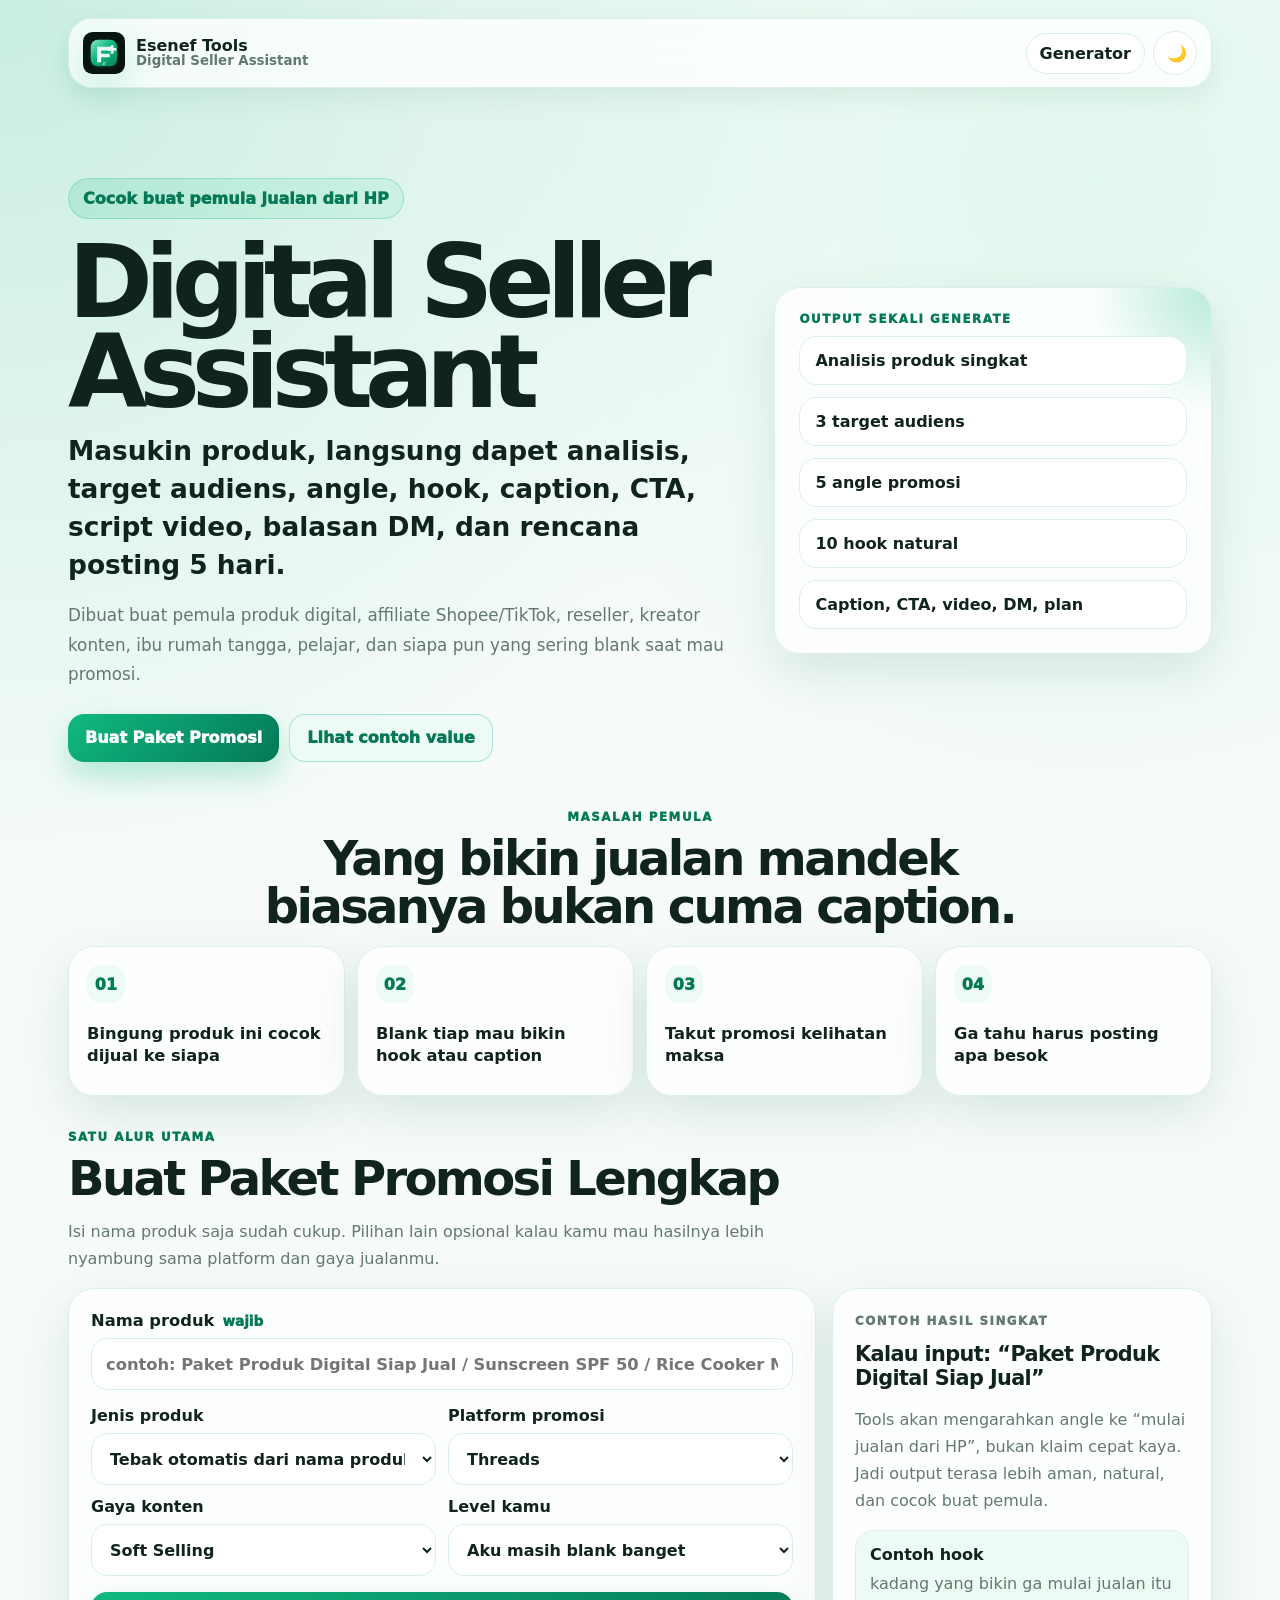
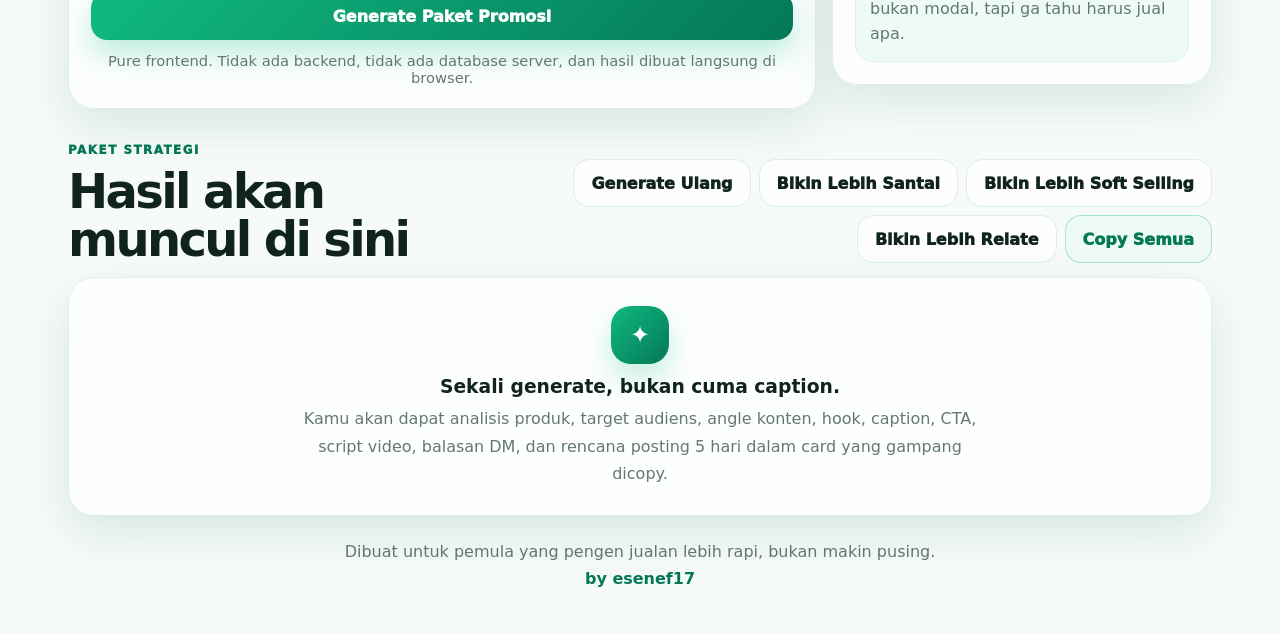
==== commit 25fde6f2: "Replace legacy tools with digital seller assistant" ====
--- a/index.html
+++ b/index.html
@@ -4,82 +4,85 @@
   <meta charset="utf-8">
   <meta name="viewport" content="width=device-width, initial-scale=1, viewport-fit=cover">
   <meta name="theme-color" content="#10b981">
-  <meta name="description" content="Digital Seller Assistant by esenef17 membantu pemula membuat strategi promosi produk dari nama produk sampai paket konten siap posting.">
-  <title>Digital Seller Assistant by esenef17</title>
+  <meta name="description" content="Digital Seller Assistant / Esenef Tools membantu pemula membuat paket promosi produk siap posting dari satu nama produk.">
+  <title>Digital Seller Assistant / Esenef Tools</title>
   <link rel="manifest" href="manifest.json">
   <link rel="icon" href="icon.svg" type="image/svg+xml">
   <link rel="apple-touch-icon" href="icon.svg">
   <link rel="stylesheet" href="style.css">
 </head>
 <body>
-  <div class="page-shell">
-    <header class="hero" id="top">
-      <nav class="top-nav" aria-label="Navigasi singkat">
+  <div class="app-shell">
+    <header class="site-header" id="top">
+      <nav class="topbar" aria-label="Navigasi utama">
         <a class="brand" href="#top" aria-label="Esenef Tools">
           <img src="icon.svg" alt="" class="brand-icon">
-          <span><strong>Esenef Tools</strong><small>by esenef17</small></span>
+          <span><strong>Esenef Tools</strong><small>Digital Seller Assistant</small></span>
         </a>
-        <div class="nav-actions">
-          <a href="#generator" class="nav-link">Generator</a>
-          <button class="theme-toggle" id="themeToggle" type="button" aria-label="Toggle dark mode">🌙</button>
+        <div class="topbar-actions">
+          <a class="nav-chip" href="#generator">Generator</a>
+          <button class="theme-button" id="themeToggle" type="button" aria-label="Ganti mode gelap">🌙</button>
         </div>
       </nav>
 
-      <div class="hero-grid">
+      <section class="hero" aria-labelledby="heroTitle">
         <div class="hero-copy">
           <span class="badge">Cocok buat pemula jualan dari HP</span>
-          <h1>Digital Seller Assistant</h1>
-          <p class="subheadline">Masukin produk, langsung dapet angle jualan, hook, caption, CTA, script video, dan balasan DM siap pakai.</p>
-          <p class="helper-copy">Masukin nama produk, tools ini bantu mikirin target audiens, angle jualan, hook, caption, CTA, script video, dan balasan DM. Cocok buat pemula yang sering bingung mau promosi dari mana.</p>
+          <h1 id="heroTitle">Digital Seller Assistant</h1>
+          <p class="hero-subtitle">Masukin produk, langsung dapet analisis, target audiens, angle, hook, caption, CTA, script video, balasan DM, dan rencana posting 5 hari.</p>
+          <p class="hero-note">Dibuat buat pemula produk digital, affiliate Shopee/TikTok, reseller, kreator konten, ibu rumah tangga, pelajar, dan siapa pun yang sering blank saat mau promosi.</p>
           <div class="hero-actions">
-            <a class="btn primary" href="#generator">Buat Paket Promosi Sekarang</a>
-            <a class="btn ghost" href="#contoh">Lihat contoh hasil</a>
+            <a class="btn primary" href="#generator">Buat Paket Promosi</a>
+            <a class="btn secondary" href="#preview">Lihat contoh value</a>
           </div>
         </div>
-        <div class="hero-card" aria-label="Preview paket promosi">
-          <p class="eyebrow">Paket siap posting</p>
-          <div class="preview-stack">
-            <span>Target audiens otomatis</span>
-            <span>5 angle jualan</span>
+
+        <aside class="hero-preview" aria-label="Ringkasan output">
+          <p class="eyebrow">Output sekali generate</p>
+          <div class="preview-list">
+            <span>Analisis produk singkat</span>
+            <span>3 target audiens</span>
+            <span>5 angle promosi</span>
             <span>10 hook natural</span>
-            <span>3 caption siap posting</span>
-            <span>Script video + balasan DM</span>
+            <span>Caption, CTA, video, DM, plan</span>
           </div>
-        </div>
-      </div>
+        </aside>
+      </section>
     </header>
 
     <main>
-      <section class="problem-section" aria-labelledby="problemTitle">
-        <div class="section-head centered">
-          <p class="eyebrow">Masalah yang sering kejadian</p>
-          <h2 id="problemTitle">Bukan cuma butuh caption, tapi butuh arah promosi.</h2>
+      <section class="pain-section" aria-labelledby="painTitle">
+        <div class="section-heading centered">
+          <p class="eyebrow">Masalah pemula</p>
+          <h2 id="painTitle">Yang bikin jualan mandek biasanya bukan cuma caption.</h2>
         </div>
-        <div class="problem-grid">
-          <article class="mini-card"><span>01</span><h3>Bingung produk ini cocok dijual ke siapa</h3></article>
-          <article class="mini-card"><span>02</span><h3>Blank tiap mau bikin caption</h3></article>
-          <article class="mini-card"><span>03</span><h3>Takut promosi keliatan maksa</h3></article>
-          <article class="mini-card"><span>04</span><h3>Ga tahu harus posting apa besok</h3></article>
+        <div class="pain-grid">
+          <article class="small-card"><span>01</span><h3>Bingung produk ini cocok dijual ke siapa</h3></article>
+          <article class="small-card"><span>02</span><h3>Blank tiap mau bikin hook atau caption</h3></article>
+          <article class="small-card"><span>03</span><h3>Takut promosi kelihatan maksa</h3></article>
+          <article class="small-card"><span>04</span><h3>Ga tahu harus posting apa besok</h3></article>
         </div>
       </section>
 
       <section class="generator-section" id="generator" aria-labelledby="generatorTitle">
-        <div class="section-head">
-          <p class="eyebrow">Fitur utama</p>
+        <div class="section-heading">
+          <p class="eyebrow">Satu alur utama</p>
           <h2 id="generatorTitle">Buat Paket Promosi Lengkap</h2>
-          <p>Cukup isi nama produk. Field lain opsional buat bikin hasilnya makin nyambung sama cara kamu jualan.</p>
+          <p>Isi nama produk saja sudah cukup. Pilihan lain opsional kalau kamu mau hasilnya lebih nyambung sama platform dan gaya jualanmu.</p>
         </div>
 
         <div class="generator-layout">
           <form class="generator-card" id="promoForm">
-            <label class="field featured-field">Nama produk <small>wajib</small>
-              <input id="productName" name="productName" required placeholder="contoh: Paket Produk Digital Siap Jual / Sunscreen SPF 50 / Rice Cooker Mini" autocomplete="off">
+            <label class="field featured-field">
+              <span>Nama produk <small>wajib</small></span>
+              <input id="productName" name="productName" required autocomplete="off" placeholder="contoh: Paket Produk Digital Siap Jual / Sunscreen SPF 50 / Rice Cooker Mini">
             </label>
 
             <div class="field-grid">
-              <label class="field">Jenis produk
+              <label class="field">
+                <span>Jenis produk</span>
                 <select id="productType" name="productType">
-                  <option>Lainnya</option>
+                  <option value="auto">Tebak otomatis dari nama produk</option>
                   <option>Produk Digital</option>
                   <option>Affiliate Shopee</option>
                   <option>TikTok Shop</option>
@@ -87,9 +90,12 @@
                   <option>Skincare</option>
                   <option>Alat Rumah</option>
                   <option>Makanan</option>
+                  <option>Lainnya</option>
                 </select>
               </label>
-              <label class="field">Platform promosi
+
+              <label class="field">
+                <span>Platform promosi</span>
                 <select id="platform" name="platform">
                   <option>Threads</option>
                   <option>TikTok</option>
@@ -98,7 +104,9 @@
                   <option>Shopee Video</option>
                 </select>
               </label>
-              <label class="field">Gaya konten
+
+              <label class="field">
+                <span>Gaya konten</span>
                 <select id="contentStyle" name="contentStyle">
                   <option>Soft Selling</option>
                   <option>Relate & Curhat</option>
@@ -107,7 +115,9 @@
                   <option>Viral Halus</option>
                 </select>
               </label>
-              <label class="field">Level user
+
+              <label class="field">
+                <span>Level kamu</span>
                 <select id="userLevel" name="userLevel">
                   <option>Aku masih blank banget</option>
                   <option>Aku udah punya produk tapi bingung promosi</option>
@@ -116,46 +126,46 @@
               </label>
             </div>
 
-            <button class="btn primary full" id="generateBtn" type="submit">Generate Paket Promosi</button>
-            <p class="form-note">Tidak pakai backend. Hasil dibuat langsung di browser dan bisa langsung dicopy.</p>
+            <button class="btn primary full" id="generateButton" type="submit">Generate Paket Promosi</button>
+            <p class="form-hint">Pure frontend. Tidak ada backend, tidak ada database server, dan hasil dibuat langsung di browser.</p>
           </form>
 
-          <aside class="tips-card" id="contoh">
-            <p class="eyebrow">Contoh value</p>
-            <h3>Kalau kamu cuma isi “Paket Produk Digital Siap Jual”</h3>
-            <p>Tools akan bantu menebak audiens, masalah utama, angle “mulai jualan dari HP”, hook yang relate, caption yang tidak maksa, script video pendek, balasan DM, sampai rencana posting 5 hari.</p>
-            <div class="sample-output">
-              <strong>Contoh hook:</strong>
+          <aside class="example-card" id="preview">
+            <p class="eyebrow">Contoh hasil singkat</p>
+            <h3>Kalau input: “Paket Produk Digital Siap Jual”</h3>
+            <p>Tools akan mengarahkan angle ke “mulai jualan dari HP”, bukan klaim cepat kaya. Jadi output terasa lebih aman, natural, dan cocok buat pemula.</p>
+            <div class="example-hook">
+              <strong>Contoh hook</strong>
               <span>kadang yang bikin ga mulai jualan itu bukan modal, tapi ga tahu harus jual apa.</span>
             </div>
           </aside>
         </div>
       </section>
 
-      <section class="output-section" aria-live="polite" aria-labelledby="outputTitle">
-        <div class="output-toolbar">
+      <section class="result-section" aria-labelledby="resultTitle" aria-live="polite">
+        <div class="result-toolbar">
           <div>
-            <p class="eyebrow">Hasil strategi</p>
-            <h2 id="outputTitle">Paket Promosi Siap Pakai</h2>
+            <p class="eyebrow">Paket strategi</p>
+            <h2 id="resultTitle">Hasil akan muncul di sini</h2>
           </div>
-          <div class="toolbar-actions" id="globalActions" hidden>
-            <button class="btn ghost" type="button" data-regenerate="default">Generate Ulang</button>
-            <button class="btn ghost" type="button" data-regenerate="santai">Bikin Lebih Santai</button>
-            <button class="btn ghost" type="button" data-regenerate="soft">Bikin Lebih Soft Selling</button>
-            <button class="btn ghost" type="button" data-regenerate="relate">Bikin Lebih Relate</button>
-            <button class="btn secondary" type="button" id="copyAllBtn">Copy Semua</button>
+          <div class="result-actions" id="resultActions" hidden>
+            <button class="btn ghost" type="button" data-variant="default">Generate Ulang</button>
+            <button class="btn ghost" type="button" data-variant="santai">Bikin Lebih Santai</button>
+            <button class="btn ghost" type="button" data-variant="soft">Bikin Lebih Soft Selling</button>
+            <button class="btn ghost" type="button" data-variant="relate">Bikin Lebih Relate</button>
+            <button class="btn secondary" type="button" id="copyAllButton">Copy Semua</button>
           </div>
         </div>
 
-        <div class="loading-card" id="loadingState" hidden>
-          <div class="loader"></div>
+        <div class="loading-state" id="loadingState" hidden>
+          <div class="loader" aria-hidden="true"></div>
           <p>lagi bantu mikirin angle jualan yang paling masuk akal...</p>
         </div>
 
         <div class="empty-state" id="emptyState">
-          <div class="empty-icon">✦</div>
-          <h3>Hasilnya nanti bukan cuma caption.</h3>
-          <p>Kamu akan dapat analisis produk, target audiens, angle konten, hook, caption, CTA, script video, balasan DM, dan rencana posting 5 hari dalam card yang rapi.</p>
+          <span>✦</span>
+          <h3>Sekali generate, bukan cuma caption.</h3>
+          <p>Kamu akan dapat analisis produk, target audiens, angle konten, hook, caption, CTA, script video, balasan DM, dan rencana posting 5 hari dalam card yang gampang dicopy.</p>
         </div>
 
         <div class="result-grid" id="resultGrid"></div>
--- a/style.css
+++ b/style.css
@@ -2,38 +2,36 @@
   --bg:#f6fbf8;
   --surface:#ffffff;
   --surface-soft:#eefbf4;
-  --surface-glass:rgba(255,255,255,.78);
+  --glass:rgba(255,255,255,.78);
   --text:#10231d;
-  --muted:#657970;
+  --muted:#63786f;
   --line:#dcefe7;
   --primary:#10b981;
   --primary-dark:#047857;
   --accent:#6ee7b7;
-  --warning:#f59e0b;
   --shadow:0 18px 50px rgba(8,92,66,.12);
   --shadow-soft:0 10px 28px rgba(8,92,66,.08);
   --radius:26px;
-  --radius-sm:18px;
   color-scheme:light;
 }
 body.dark{
   --bg:#071411;
   --surface:#0d1f1a;
   --surface-soft:#112a23;
-  --surface-glass:rgba(13,31,26,.82);
+  --glass:rgba(13,31,26,.84);
   --text:#ecfff7;
   --muted:#9bb3aa;
   --line:#1e3a32;
   --primary:#34d399;
   --primary-dark:#10b981;
   --accent:#a7f3d0;
-  --shadow:0 20px 60px rgba(0,0,0,.36);
-  --shadow-soft:0 14px 34px rgba(0,0,0,.22);
+  --shadow:0 20px 60px rgba(0,0,0,.35);
+  --shadow-soft:0 12px 32px rgba(0,0,0,.22);
   color-scheme:dark;
 }
 *{box-sizing:border-box}
 html{scroll-behavior:smooth}
-body{margin:0;min-height:100vh;font-family:Inter,ui-sans-serif,system-ui,-apple-system,BlinkMacSystemFont,"Segoe UI",sans-serif;background:radial-gradient(circle at top left,rgba(16,185,129,.2),transparent 34%),radial-gradient(circle at 85% 8%,rgba(110,231,183,.16),transparent 28%),var(--bg);color:var(--text)}
-button,input,select{font:inherit}button{cursor:pointer}a{color:inherit;text-decoration:none}.page-shell{width:min(1180px,100%);margin:0 auto;padding:18px 18px 36px}.top-nav{position:sticky;top:12px;z-index:20;display:flex;align-items:center;justify-content:space-between;gap:14px;margin-bottom:42px;padding:12px 14px;border:1px solid var(--line);border-radius:24px;background:var(--surface-glass);backdrop-filter:blur(18px);box-shadow:var(--shadow-soft)}.brand{display:flex;align-items:center;gap:11px}.brand-icon{width:42px;height:42px;filter:drop-shadow(0 12px 18px rgba(16,185,129,.22))}.brand span{display:grid;line-height:1.08}.brand small{color:var(--muted);font-weight:800}.nav-actions{display:flex;align-items:center;gap:8px}.nav-link,.theme-toggle{border:1px solid var(--line);background:var(--surface);color:var(--text);border-radius:999px;padding:10px 13px;font-weight:900}.theme-toggle{width:44px;height:44px;display:grid;place-items:center}.hero{min-height:88vh;display:flex;flex-direction:column}.hero-grid{display:grid;grid-template-columns:1.25fr .75fr;gap:20px;align-items:center;flex:1}.hero-copy{padding:24px 0}.badge{display:inline-flex;align-items:center;gap:8px;padding:10px 14px;border-radius:999px;background:linear-gradient(135deg,rgba(16,185,129,.16),rgba(110,231,183,.16));border:1px solid rgba(16,185,129,.28);color:var(--primary-dark);font-weight:950}.hero h1{margin:18px 0 14px;font-size:clamp(2.8rem,8vw,6.8rem);line-height:.88;letter-spacing:-.08em}.subheadline{max-width:760px;margin:0;color:var(--text);font-size:clamp(1.18rem,2.4vw,1.65rem);line-height:1.45;font-weight:780}.helper-copy{max-width:740px;color:var(--muted);font-size:1.05rem;line-height:1.75}.hero-actions{display:flex;flex-wrap:wrap;gap:10px;margin-top:24px}.btn{border:0;border-radius:16px;min-height:48px;padding:13px 17px;display:inline-flex;align-items:center;justify-content:center;gap:8px;font-weight:950;transition:.18s ease}.btn:hover{transform:translateY(-1px)}.btn.primary{background:linear-gradient(135deg,var(--primary),var(--primary-dark));color:#fff;box-shadow:0 14px 30px rgba(16,185,129,.28)}.btn.secondary{background:var(--surface-soft);color:var(--primary-dark);border:1px solid rgba(16,185,129,.32)}.btn.ghost{background:var(--surface-glass);color:var(--text);border:1px solid var(--line)}.btn.full{width:100%;font-size:1rem}.hero-card,.generator-card,.tips-card,.empty-state,.loading-card,.result-card,.mini-card{background:var(--surface-glass);border:1px solid var(--line);border-radius:var(--radius);box-shadow:var(--shadow);backdrop-filter:blur(18px)}.hero-card{padding:24px;position:relative;overflow:hidden}.hero-card:before{content:"";position:absolute;inset:-40% -30% auto auto;width:260px;height:260px;background:radial-gradient(circle,rgba(16,185,129,.28),transparent 65%)}.eyebrow{margin:0 0 10px;color:var(--primary-dark);font-size:.74rem;font-weight:950;letter-spacing:.13em;text-transform:uppercase}.preview-stack{display:grid;gap:12px;position:relative}.preview-stack span{padding:14px 15px;border-radius:18px;background:var(--surface);border:1px solid var(--line);font-weight:900;color:var(--text)}main{display:grid;gap:34px}.section-head{margin-bottom:16px}.section-head.centered{text-align:center;max-width:760px;margin-inline:auto}.section-head h2,.output-toolbar h2{margin:0;font-size:clamp(1.65rem,4vw,3rem);line-height:1;letter-spacing:-.055em}.section-head p:not(.eyebrow){max-width:690px;color:var(--muted);line-height:1.7}.problem-grid{display:grid;grid-template-columns:repeat(4,minmax(0,1fr));gap:12px}.mini-card{padding:18px;min-height:150px}.mini-card span{display:inline-grid;place-items:center;width:38px;height:38px;border-radius:14px;background:var(--surface-soft);color:var(--primary-dark);font-weight:950}.mini-card h3{margin:20px 0 0;font-size:1.02rem;line-height:1.35}.generator-layout{display:grid;grid-template-columns:minmax(300px,1fr) 380px;gap:16px;align-items:start}.generator-card,.tips-card{padding:22px}.field{display:grid;gap:8px;font-weight:900;color:var(--text)}.field small{color:var(--primary-dark);font-weight:950}.featured-field{font-size:1.02rem}.field-grid{display:grid;grid-template-columns:repeat(2,minmax(0,1fr));gap:12px;margin:16px 0}input,select{width:100%;min-height:50px;border:1px solid var(--line);border-radius:16px;background:var(--surface);color:var(--text);padding:12px 14px;outline:none}input:focus,select:focus{border-color:var(--primary);box-shadow:0 0 0 4px rgba(16,185,129,.14)}.form-note{margin:12px 0 0;text-align:center;color:var(--muted);font-size:.92rem}.tips-card h3{margin:0 0 10px;font-size:1.3rem;letter-spacing:-.03em}.tips-card p{color:var(--muted);line-height:1.7}.sample-output{display:grid;gap:8px;padding:14px;border-radius:18px;background:var(--surface-soft);border:1px solid var(--line)}.sample-output span{color:var(--muted);line-height:1.55}.output-section{scroll-margin-top:90px}.output-toolbar{display:flex;align-items:flex-end;justify-content:space-between;gap:16px;margin-bottom:14px}.toolbar-actions{display:flex;gap:8px;flex-wrap:wrap;justify-content:flex-end}.empty-state,.loading-card{padding:28px;text-align:center}.empty-icon{width:58px;height:58px;margin:0 auto 12px;display:grid;place-items:center;border-radius:20px;background:linear-gradient(135deg,var(--primary),var(--primary-dark));color:#fff;font-size:1.5rem;box-shadow:0 14px 28px rgba(16,185,129,.24)}.empty-state h3,.loading-card p{margin:0 0 8px}.empty-state p{max-width:680px;margin:0 auto;color:var(--muted);line-height:1.7}.loader{width:42px;height:42px;margin:0 auto 12px;border-radius:50%;border:4px solid var(--line);border-top-color:var(--primary);animation:spin .8s linear infinite}@keyframes spin{to{transform:rotate(360deg)}}.result-grid{display:grid;gap:14px}.result-card{padding:20px}.result-card-header{display:flex;align-items:flex-start;justify-content:space-between;gap:12px;margin-bottom:12px}.result-card h3{margin:0;font-size:1.3rem;letter-spacing:-.035em}.result-card p,.result-card li{color:var(--muted);line-height:1.68}.result-card ul,.result-card ol{margin:8px 0 0;padding-left:20px}.result-card .copy-section{min-height:40px;white-space:normal}.content-block{display:grid;gap:12px}.strategy-list{display:grid;gap:10px}.strategy-item{padding:14px;border-radius:18px;background:var(--surface-soft);border:1px solid var(--line)}.strategy-item strong{color:var(--text)}.caption-box,.script-box,.dm-box{white-space:pre-wrap}.toast{position:fixed;left:50%;bottom:22px;z-index:40;transform:translateX(-50%) translateY(18px);opacity:0;pointer-events:none;background:#10231d;color:white;border-radius:999px;padding:12px 16px;box-shadow:var(--shadow);transition:.2s}.toast.show{opacity:1;transform:translateX(-50%) translateY(0)}.footer{text-align:center;color:var(--muted);padding:26px 0 10px}.footer p{margin:0 0 8px}.footer strong{color:var(--primary-dark)}
-@media (max-width:920px){.page-shell{padding:12px 12px 28px}.top-nav{top:8px;margin-bottom:24px}.hero{min-height:auto}.hero-grid,.generator-layout{grid-template-columns:1fr}.hero h1{font-size:clamp(3.2rem,15vw,5rem)}.problem-grid{grid-template-columns:repeat(2,minmax(0,1fr))}.tips-card{order:-1}.output-toolbar{align-items:flex-start;flex-direction:column}.toolbar-actions{justify-content:stretch;width:100%}.toolbar-actions .btn{flex:1 1 160px}.field-grid{grid-template-columns:1fr}.hero-card{display:none}}
-@media (max-width:560px){.nav-link{display:none}.brand-icon{width:38px;height:38px}.hero-copy{padding:14px 0 22px}.hero-actions .btn{width:100%}.problem-grid{grid-template-columns:1fr}.mini-card{min-height:auto}.generator-card,.tips-card,.empty-state,.loading-card,.result-card{padding:17px;border-radius:22px}.result-card-header{display:grid}.result-card-header .btn{width:100%}.toolbar-actions .btn{flex-basis:100%}.subheadline{font-size:1.12rem}.helper-copy{font-size:1rem}.toast{width:calc(100% - 28px);text-align:center}}
+body{margin:0;min-height:100vh;font-family:Inter,ui-sans-serif,system-ui,-apple-system,BlinkMacSystemFont,"Segoe UI",sans-serif;background:radial-gradient(circle at top left,rgba(16,185,129,.2),transparent 34%),radial-gradient(circle at 85% 8%,rgba(110,231,183,.15),transparent 28%),var(--bg);color:var(--text)}
+button,input,select{font:inherit}button{cursor:pointer}a{color:inherit;text-decoration:none}.app-shell{width:min(1180px,100%);margin:0 auto;padding:18px 18px 36px}.site-header{min-height:88vh;display:flex;flex-direction:column}.topbar{position:sticky;top:12px;z-index:20;display:flex;align-items:center;justify-content:space-between;gap:14px;margin-bottom:42px;padding:12px 14px;border:1px solid var(--line);border-radius:24px;background:var(--glass);backdrop-filter:blur(18px);box-shadow:var(--shadow-soft)}.brand{display:flex;align-items:center;gap:11px}.brand-icon{width:42px;height:42px;filter:drop-shadow(0 12px 18px rgba(16,185,129,.22))}.brand span{display:grid;line-height:1.08}.brand small{color:var(--muted);font-weight:800}.topbar-actions{display:flex;align-items:center;gap:8px}.nav-chip,.theme-button{border:1px solid var(--line);background:var(--surface);color:var(--text);border-radius:999px;padding:10px 13px;font-weight:900}.theme-button{width:44px;height:44px;display:grid;place-items:center}.hero{display:grid;grid-template-columns:1.22fr .78fr;gap:22px;align-items:center;flex:1}.hero-copy{padding:24px 0}.badge{display:inline-flex;align-items:center;gap:8px;padding:10px 14px;border-radius:999px;background:linear-gradient(135deg,rgba(16,185,129,.16),rgba(110,231,183,.16));border:1px solid rgba(16,185,129,.28);color:var(--primary-dark);font-weight:950}.hero h1{margin:18px 0 14px;font-size:clamp(2.8rem,8vw,6.8rem);line-height:.88;letter-spacing:-.08em}.hero-subtitle{max-width:790px;margin:0;color:var(--text);font-size:clamp(1.18rem,2.4vw,1.65rem);line-height:1.45;font-weight:780}.hero-note{max-width:740px;color:var(--muted);font-size:1.05rem;line-height:1.75}.hero-actions{display:flex;flex-wrap:wrap;gap:10px;margin-top:24px}.btn{border:0;border-radius:16px;min-height:48px;padding:13px 17px;display:inline-flex;align-items:center;justify-content:center;gap:8px;font-weight:950;transition:.18s ease}.btn:hover{transform:translateY(-1px)}.btn.primary{background:linear-gradient(135deg,var(--primary),var(--primary-dark));color:#fff;box-shadow:0 14px 30px rgba(16,185,129,.28)}.btn.secondary{background:var(--surface-soft);color:var(--primary-dark);border:1px solid rgba(16,185,129,.32)}.btn.ghost{background:var(--glass);color:var(--text);border:1px solid var(--line)}.btn.full{width:100%;font-size:1rem}.hero-preview,.generator-card,.example-card,.empty-state,.loading-state,.result-card,.small-card{background:var(--glass);border:1px solid var(--line);border-radius:var(--radius);box-shadow:var(--shadow);backdrop-filter:blur(18px)}.hero-preview{padding:24px;position:relative;overflow:hidden}.hero-preview:before{content:"";position:absolute;inset:-35% -30% auto auto;width:260px;height:260px;background:radial-gradient(circle,rgba(16,185,129,.28),transparent 65%)}.eyebrow{margin:0 0 10px;color:var(--primary-dark);font-size:.74rem;font-weight:950;letter-spacing:.13em;text-transform:uppercase}.preview-list{display:grid;gap:12px;position:relative}.preview-list span{padding:14px 15px;border-radius:18px;background:var(--surface);border:1px solid var(--line);font-weight:900;color:var(--text)}main{display:grid;gap:34px}.section-heading{margin-bottom:16px}.section-heading.centered{text-align:center;max-width:760px;margin-inline:auto}.section-heading h2,.result-toolbar h2{margin:0;font-size:clamp(1.65rem,4vw,3rem);line-height:1;letter-spacing:-.055em}.section-heading p:not(.eyebrow){max-width:700px;color:var(--muted);line-height:1.7}.pain-grid{display:grid;grid-template-columns:repeat(4,minmax(0,1fr));gap:12px}.small-card{padding:18px;min-height:150px}.small-card span{display:inline-grid;place-items:center;width:38px;height:38px;border-radius:14px;background:var(--surface-soft);color:var(--primary-dark);font-weight:950}.small-card h3{margin:20px 0 0;font-size:1.02rem;line-height:1.35}.generator-layout{display:grid;grid-template-columns:minmax(300px,1fr) 380px;gap:16px;align-items:start}.generator-card,.example-card{padding:22px}.field{display:grid;gap:8px;font-weight:900;color:var(--text)}.field span{display:flex;align-items:center;gap:8px}.field small{color:var(--primary-dark);font-weight:950}.featured-field{font-size:1.02rem}.field-grid{display:grid;grid-template-columns:repeat(2,minmax(0,1fr));gap:12px;margin:16px 0}input,select{width:100%;min-height:52px;border:1px solid var(--line);border-radius:16px;background:var(--surface);color:var(--text);padding:12px 14px;outline:none}input:focus,select:focus{border-color:var(--primary);box-shadow:0 0 0 4px rgba(16,185,129,.14)}.form-hint{margin:12px 0 0;text-align:center;color:var(--muted);font-size:.92rem}.example-card h3{margin:0 0 10px;font-size:1.3rem;letter-spacing:-.03em}.example-card p{color:var(--muted);line-height:1.7}.example-hook{display:grid;gap:8px;padding:14px;border-radius:18px;background:var(--surface-soft);border:1px solid var(--line)}.example-hook span{color:var(--muted);line-height:1.55}.result-section{scroll-margin-top:90px}.result-toolbar{display:flex;align-items:flex-end;justify-content:space-between;gap:16px;margin-bottom:14px}.result-actions{display:flex;gap:8px;flex-wrap:wrap;justify-content:flex-end}.empty-state,.loading-state{padding:28px;text-align:center}.empty-state span{width:58px;height:58px;margin:0 auto 12px;display:grid;place-items:center;border-radius:20px;background:linear-gradient(135deg,var(--primary),var(--primary-dark));color:#fff;font-size:1.5rem;box-shadow:0 14px 28px rgba(16,185,129,.24)}.empty-state h3,.loading-state p{margin:0 0 8px}.empty-state p{max-width:680px;margin:0 auto;color:var(--muted);line-height:1.7}.loader{width:42px;height:42px;margin:0 auto 12px;border-radius:50%;border:4px solid var(--line);border-top-color:var(--primary);animation:spin .8s linear infinite}@keyframes spin{to{transform:rotate(360deg)}}.result-grid{display:grid;gap:14px}.result-card{padding:20px}.result-card-header{display:flex;align-items:flex-start;justify-content:space-between;gap:12px;margin-bottom:12px}.result-card h3{margin:0;font-size:1.3rem;letter-spacing:-.035em}.result-card p,.result-card li{color:var(--muted);line-height:1.68}.result-card ul,.result-card ol{margin:8px 0 0;padding-left:20px}.copy-section{min-height:40px;white-space:normal}.content-block{display:grid;gap:12px}.strategy-list{display:grid;gap:10px}.strategy-item{padding:14px;border-radius:18px;background:var(--surface-soft);border:1px solid var(--line)}.strategy-item strong{color:var(--text)}.caption-box{white-space:pre-wrap}.toast{position:fixed;left:50%;bottom:22px;z-index:40;transform:translateX(-50%) translateY(18px);opacity:0;pointer-events:none;background:#10231d;color:white;border-radius:999px;padding:12px 16px;box-shadow:var(--shadow);transition:.2s}.toast.show{opacity:1;transform:translateX(-50%) translateY(0)}.footer{text-align:center;color:var(--muted);padding:26px 0 10px}.footer p{margin:0 0 8px}.footer strong{color:var(--primary-dark)}
+@media (max-width:920px){.app-shell{padding:12px 12px 28px}.site-header{min-height:auto}.topbar{top:8px;margin-bottom:24px}.hero,.generator-layout{grid-template-columns:1fr}.hero h1{font-size:clamp(3.2rem,15vw,5rem)}.pain-grid{grid-template-columns:repeat(2,minmax(0,1fr))}.example-card{order:-1}.result-toolbar{align-items:flex-start;flex-direction:column}.result-actions{justify-content:stretch;width:100%}.result-actions .btn{flex:1 1 160px}.field-grid{grid-template-columns:1fr}.hero-preview{display:none}}
+@media (max-width:560px){.nav-chip{display:none}.brand-icon{width:38px;height:38px}.hero-copy{padding:14px 0 22px}.hero-actions .btn{width:100%}.pain-grid{grid-template-columns:1fr}.small-card{min-height:auto}.generator-card,.example-card,.empty-state,.loading-state,.result-card{padding:17px;border-radius:22px}.result-card-header{display:grid}.result-card-header .btn{width:100%}.result-actions .btn{flex-basis:100%}.hero-subtitle{font-size:1.12rem}.hero-note{font-size:1rem}.toast{width:calc(100% - 28px);text-align:center}}
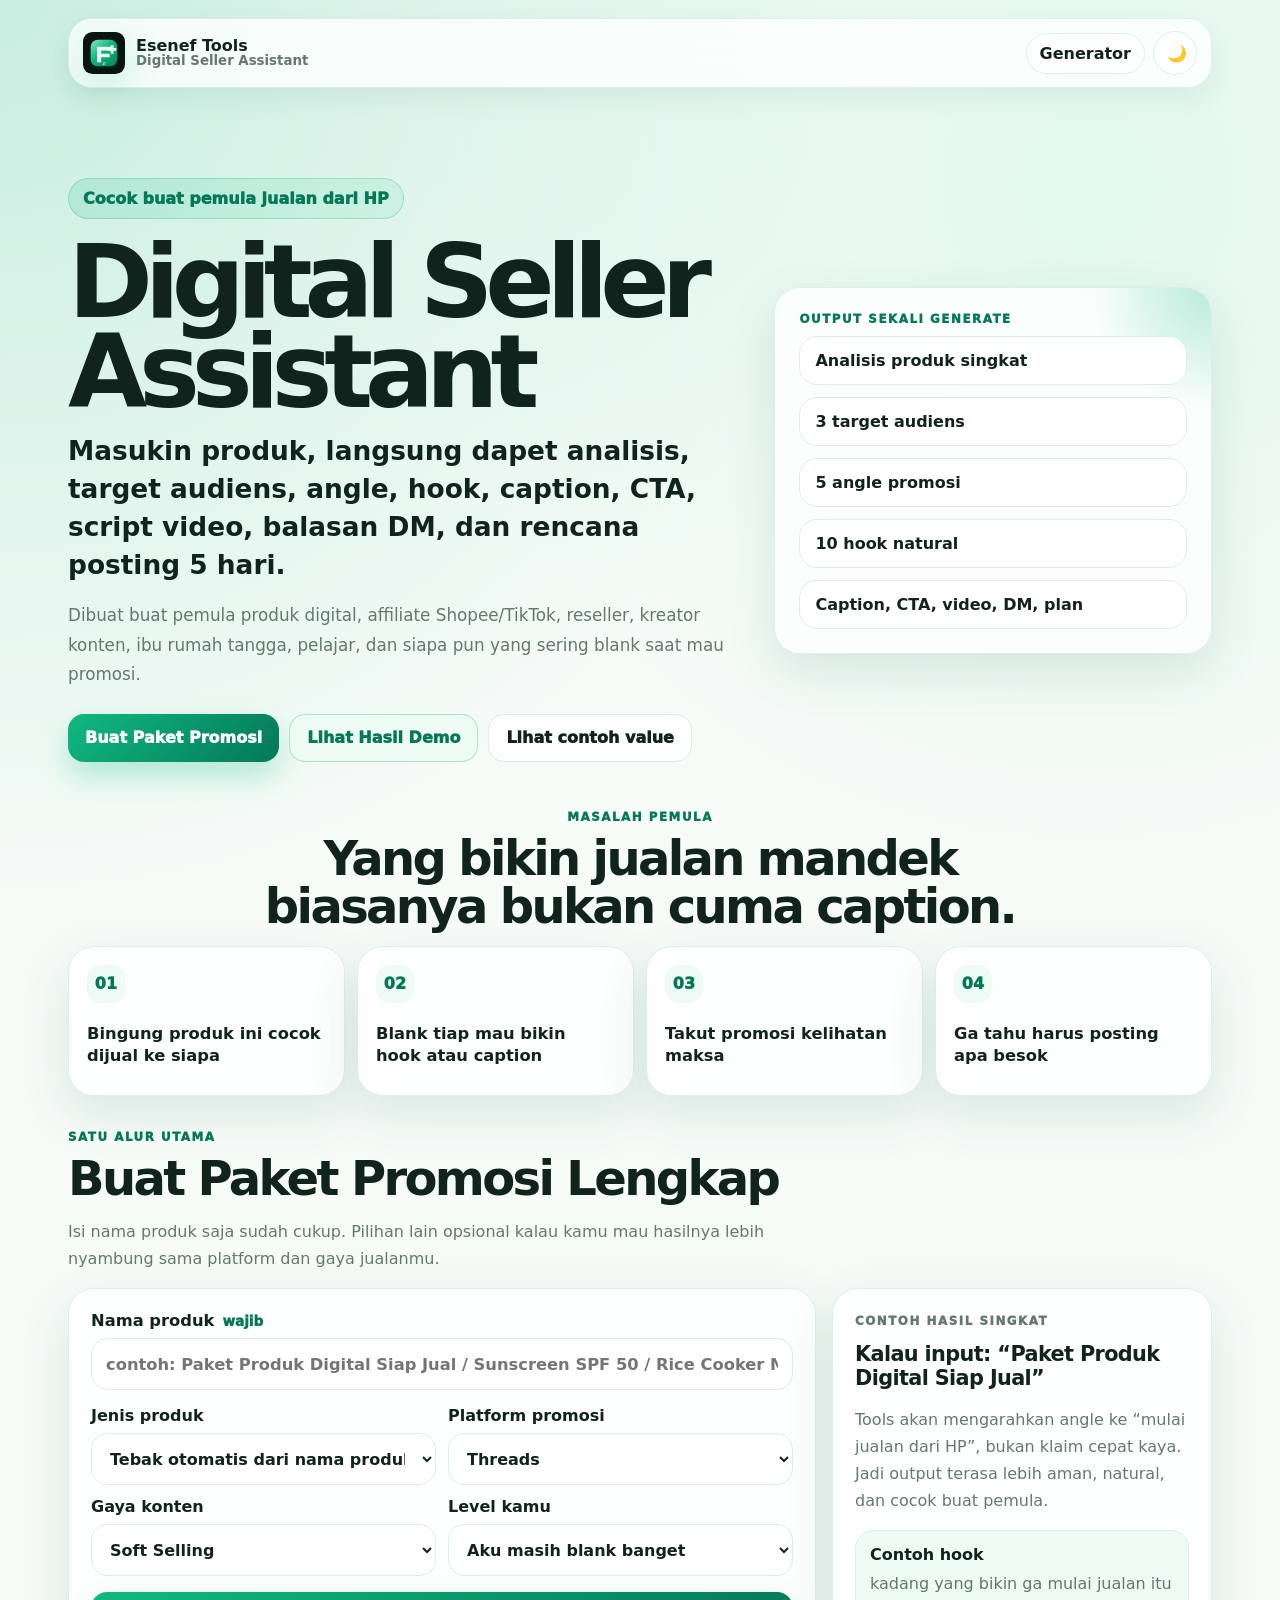
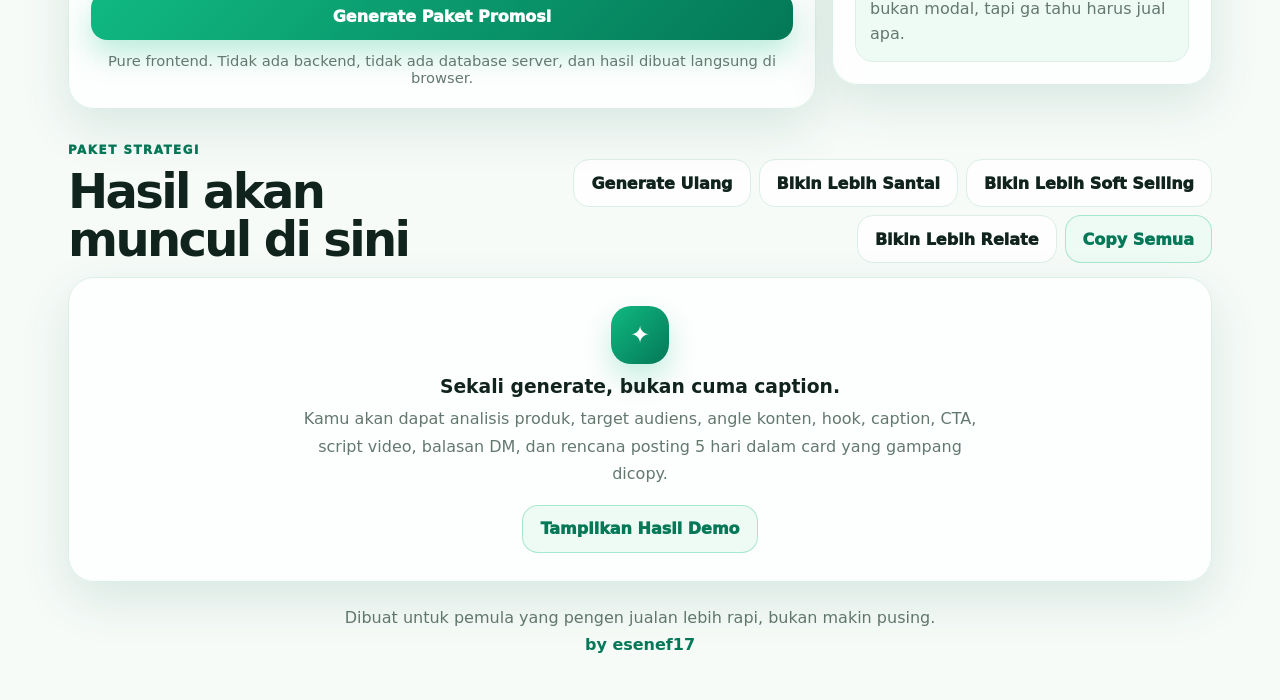
==== commit e42e3999: "Add one-click demo result flow" ====
--- a/index.html
+++ b/index.html
@@ -33,7 +33,8 @@
           <p class="hero-note">Dibuat buat pemula produk digital, affiliate Shopee/TikTok, reseller, kreator konten, ibu rumah tangga, pelajar, dan siapa pun yang sering blank saat mau promosi.</p>
           <div class="hero-actions">
             <a class="btn primary" href="#generator">Buat Paket Promosi</a>
-            <a class="btn secondary" href="#preview">Lihat contoh value</a>
+            <button class="btn secondary" id="demoHeroButton" type="button">Lihat Hasil Demo</button>
+            <a class="btn ghost" href="#preview">Lihat contoh value</a>
           </div>
         </div>
 
@@ -166,6 +167,7 @@
           <span>✦</span>
           <h3>Sekali generate, bukan cuma caption.</h3>
           <p>Kamu akan dapat analisis produk, target audiens, angle konten, hook, caption, CTA, script video, balasan DM, dan rencana posting 5 hari dalam card yang gampang dicopy.</p>
+          <button class="btn secondary empty-demo-button" id="demoEmptyButton" type="button">Tampilkan Hasil Demo</button>
         </div>
 
         <div class="result-grid" id="resultGrid"></div>
--- a/style.css
+++ b/style.css
@@ -35,3 +35,4 @@
 button,input,select{font:inherit}button{cursor:pointer}a{color:inherit;text-decoration:none}.app-shell{width:min(1180px,100%);margin:0 auto;padding:18px 18px 36px}.site-header{min-height:88vh;display:flex;flex-direction:column}.topbar{position:sticky;top:12px;z-index:20;display:flex;align-items:center;justify-content:space-between;gap:14px;margin-bottom:42px;padding:12px 14px;border:1px solid var(--line);border-radius:24px;background:var(--glass);backdrop-filter:blur(18px);box-shadow:var(--shadow-soft)}.brand{display:flex;align-items:center;gap:11px}.brand-icon{width:42px;height:42px;filter:drop-shadow(0 12px 18px rgba(16,185,129,.22))}.brand span{display:grid;line-height:1.08}.brand small{color:var(--muted);font-weight:800}.topbar-actions{display:flex;align-items:center;gap:8px}.nav-chip,.theme-button{border:1px solid var(--line);background:var(--surface);color:var(--text);border-radius:999px;padding:10px 13px;font-weight:900}.theme-button{width:44px;height:44px;display:grid;place-items:center}.hero{display:grid;grid-template-columns:1.22fr .78fr;gap:22px;align-items:center;flex:1}.hero-copy{padding:24px 0}.badge{display:inline-flex;align-items:center;gap:8px;padding:10px 14px;border-radius:999px;background:linear-gradient(135deg,rgba(16,185,129,.16),rgba(110,231,183,.16));border:1px solid rgba(16,185,129,.28);color:var(--primary-dark);font-weight:950}.hero h1{margin:18px 0 14px;font-size:clamp(2.8rem,8vw,6.8rem);line-height:.88;letter-spacing:-.08em}.hero-subtitle{max-width:790px;margin:0;color:var(--text);font-size:clamp(1.18rem,2.4vw,1.65rem);line-height:1.45;font-weight:780}.hero-note{max-width:740px;color:var(--muted);font-size:1.05rem;line-height:1.75}.hero-actions{display:flex;flex-wrap:wrap;gap:10px;margin-top:24px}.btn{border:0;border-radius:16px;min-height:48px;padding:13px 17px;display:inline-flex;align-items:center;justify-content:center;gap:8px;font-weight:950;transition:.18s ease}.btn:hover{transform:translateY(-1px)}.btn.primary{background:linear-gradient(135deg,var(--primary),var(--primary-dark));color:#fff;box-shadow:0 14px 30px rgba(16,185,129,.28)}.btn.secondary{background:var(--surface-soft);color:var(--primary-dark);border:1px solid rgba(16,185,129,.32)}.btn.ghost{background:var(--glass);color:var(--text);border:1px solid var(--line)}.btn.full{width:100%;font-size:1rem}.hero-preview,.generator-card,.example-card,.empty-state,.loading-state,.result-card,.small-card{background:var(--glass);border:1px solid var(--line);border-radius:var(--radius);box-shadow:var(--shadow);backdrop-filter:blur(18px)}.hero-preview{padding:24px;position:relative;overflow:hidden}.hero-preview:before{content:"";position:absolute;inset:-35% -30% auto auto;width:260px;height:260px;background:radial-gradient(circle,rgba(16,185,129,.28),transparent 65%)}.eyebrow{margin:0 0 10px;color:var(--primary-dark);font-size:.74rem;font-weight:950;letter-spacing:.13em;text-transform:uppercase}.preview-list{display:grid;gap:12px;position:relative}.preview-list span{padding:14px 15px;border-radius:18px;background:var(--surface);border:1px solid var(--line);font-weight:900;color:var(--text)}main{display:grid;gap:34px}.section-heading{margin-bottom:16px}.section-heading.centered{text-align:center;max-width:760px;margin-inline:auto}.section-heading h2,.result-toolbar h2{margin:0;font-size:clamp(1.65rem,4vw,3rem);line-height:1;letter-spacing:-.055em}.section-heading p:not(.eyebrow){max-width:700px;color:var(--muted);line-height:1.7}.pain-grid{display:grid;grid-template-columns:repeat(4,minmax(0,1fr));gap:12px}.small-card{padding:18px;min-height:150px}.small-card span{display:inline-grid;place-items:center;width:38px;height:38px;border-radius:14px;background:var(--surface-soft);color:var(--primary-dark);font-weight:950}.small-card h3{margin:20px 0 0;font-size:1.02rem;line-height:1.35}.generator-layout{display:grid;grid-template-columns:minmax(300px,1fr) 380px;gap:16px;align-items:start}.generator-card,.example-card{padding:22px}.field{display:grid;gap:8px;font-weight:900;color:var(--text)}.field span{display:flex;align-items:center;gap:8px}.field small{color:var(--primary-dark);font-weight:950}.featured-field{font-size:1.02rem}.field-grid{display:grid;grid-template-columns:repeat(2,minmax(0,1fr));gap:12px;margin:16px 0}input,select{width:100%;min-height:52px;border:1px solid var(--line);border-radius:16px;background:var(--surface);color:var(--text);padding:12px 14px;outline:none}input:focus,select:focus{border-color:var(--primary);box-shadow:0 0 0 4px rgba(16,185,129,.14)}.form-hint{margin:12px 0 0;text-align:center;color:var(--muted);font-size:.92rem}.example-card h3{margin:0 0 10px;font-size:1.3rem;letter-spacing:-.03em}.example-card p{color:var(--muted);line-height:1.7}.example-hook{display:grid;gap:8px;padding:14px;border-radius:18px;background:var(--surface-soft);border:1px solid var(--line)}.example-hook span{color:var(--muted);line-height:1.55}.result-section{scroll-margin-top:90px}.result-toolbar{display:flex;align-items:flex-end;justify-content:space-between;gap:16px;margin-bottom:14px}.result-actions{display:flex;gap:8px;flex-wrap:wrap;justify-content:flex-end}.empty-state,.loading-state{padding:28px;text-align:center}.empty-state span{width:58px;height:58px;margin:0 auto 12px;display:grid;place-items:center;border-radius:20px;background:linear-gradient(135deg,var(--primary),var(--primary-dark));color:#fff;font-size:1.5rem;box-shadow:0 14px 28px rgba(16,185,129,.24)}.empty-state h3,.loading-state p{margin:0 0 8px}.empty-state p{max-width:680px;margin:0 auto;color:var(--muted);line-height:1.7}.loader{width:42px;height:42px;margin:0 auto 12px;border-radius:50%;border:4px solid var(--line);border-top-color:var(--primary);animation:spin .8s linear infinite}@keyframes spin{to{transform:rotate(360deg)}}.result-grid{display:grid;gap:14px}.result-card{padding:20px}.result-card-header{display:flex;align-items:flex-start;justify-content:space-between;gap:12px;margin-bottom:12px}.result-card h3{margin:0;font-size:1.3rem;letter-spacing:-.035em}.result-card p,.result-card li{color:var(--muted);line-height:1.68}.result-card ul,.result-card ol{margin:8px 0 0;padding-left:20px}.copy-section{min-height:40px;white-space:normal}.content-block{display:grid;gap:12px}.strategy-list{display:grid;gap:10px}.strategy-item{padding:14px;border-radius:18px;background:var(--surface-soft);border:1px solid var(--line)}.strategy-item strong{color:var(--text)}.caption-box{white-space:pre-wrap}.toast{position:fixed;left:50%;bottom:22px;z-index:40;transform:translateX(-50%) translateY(18px);opacity:0;pointer-events:none;background:#10231d;color:white;border-radius:999px;padding:12px 16px;box-shadow:var(--shadow);transition:.2s}.toast.show{opacity:1;transform:translateX(-50%) translateY(0)}.footer{text-align:center;color:var(--muted);padding:26px 0 10px}.footer p{margin:0 0 8px}.footer strong{color:var(--primary-dark)}
 @media (max-width:920px){.app-shell{padding:12px 12px 28px}.site-header{min-height:auto}.topbar{top:8px;margin-bottom:24px}.hero,.generator-layout{grid-template-columns:1fr}.hero h1{font-size:clamp(3.2rem,15vw,5rem)}.pain-grid{grid-template-columns:repeat(2,minmax(0,1fr))}.example-card{order:-1}.result-toolbar{align-items:flex-start;flex-direction:column}.result-actions{justify-content:stretch;width:100%}.result-actions .btn{flex:1 1 160px}.field-grid{grid-template-columns:1fr}.hero-preview{display:none}}
 @media (max-width:560px){.nav-chip{display:none}.brand-icon{width:38px;height:38px}.hero-copy{padding:14px 0 22px}.hero-actions .btn{width:100%}.pain-grid{grid-template-columns:1fr}.small-card{min-height:auto}.generator-card,.example-card,.empty-state,.loading-state,.result-card{padding:17px;border-radius:22px}.result-card-header{display:grid}.result-card-header .btn{width:100%}.result-actions .btn{flex-basis:100%}.hero-subtitle{font-size:1.12rem}.hero-note{font-size:1rem}.toast{width:calc(100% - 28px);text-align:center}}
+.empty-demo-button{margin-top:18px}
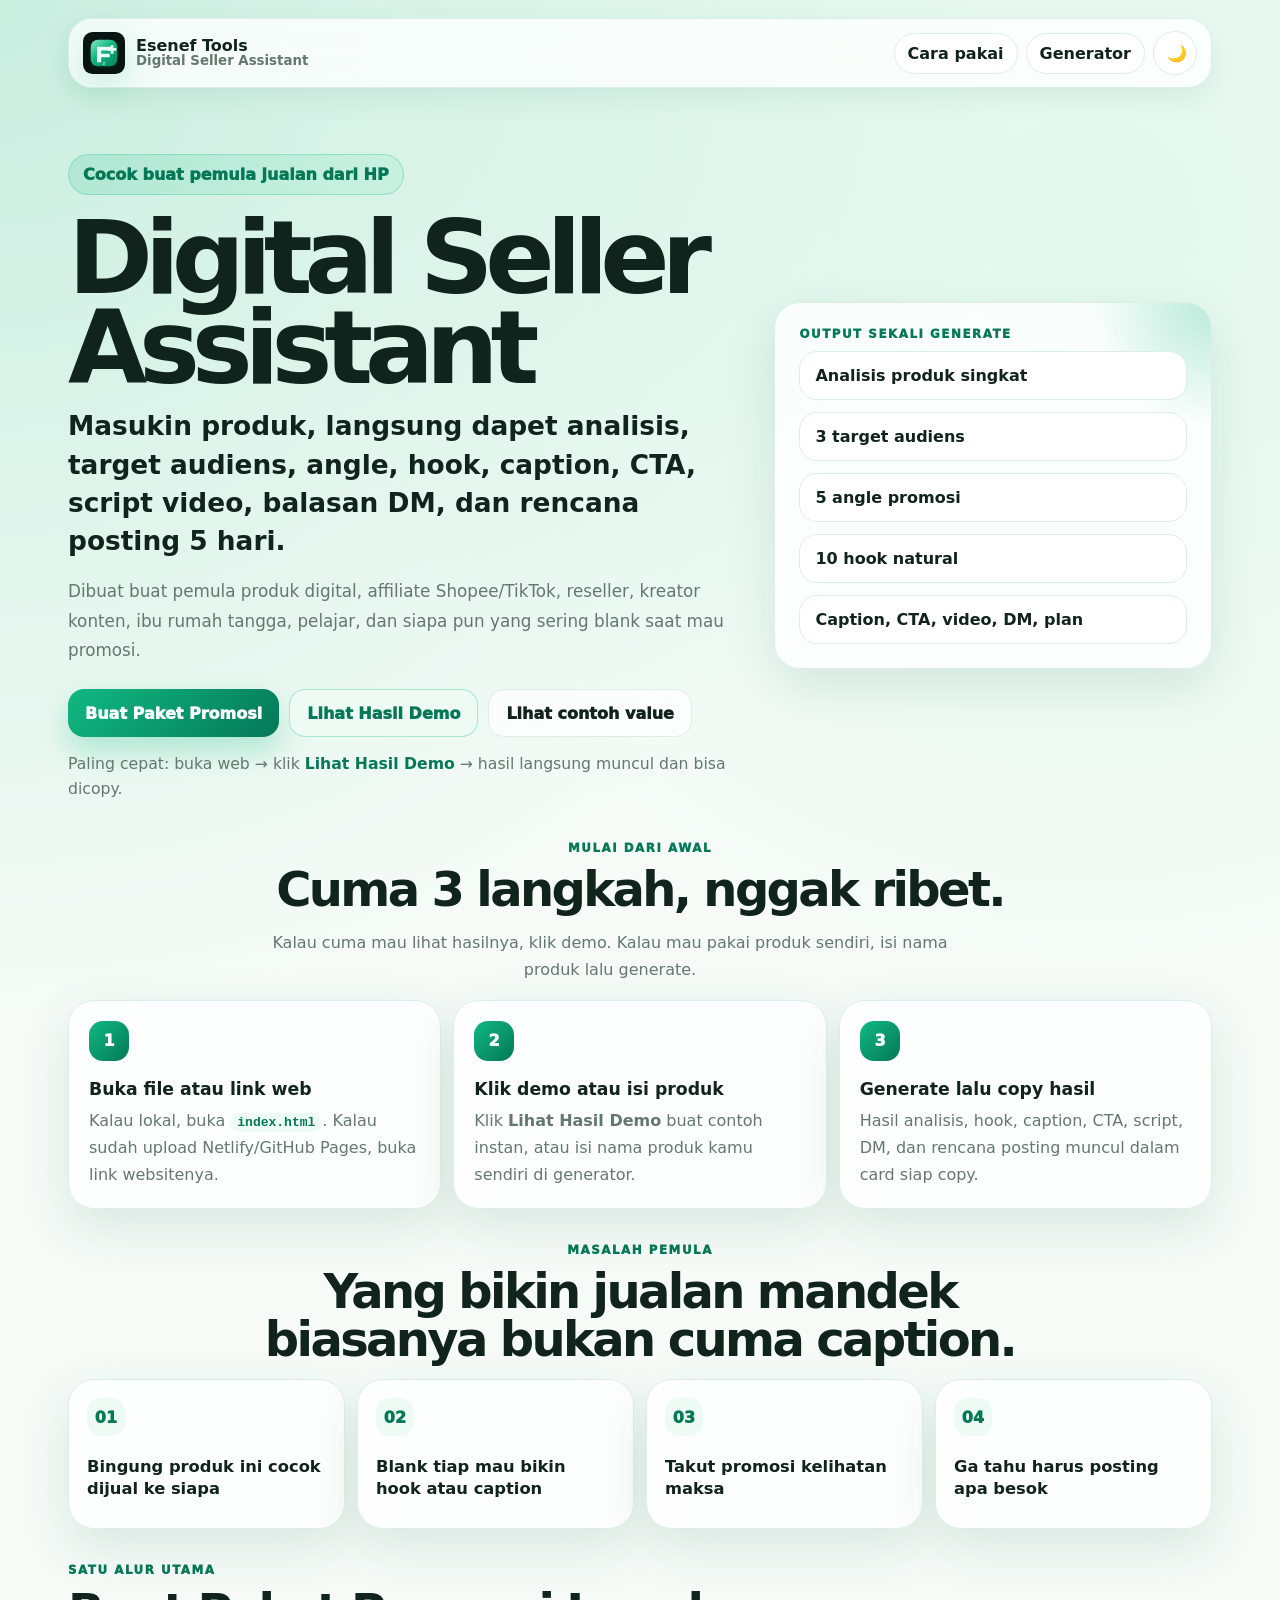
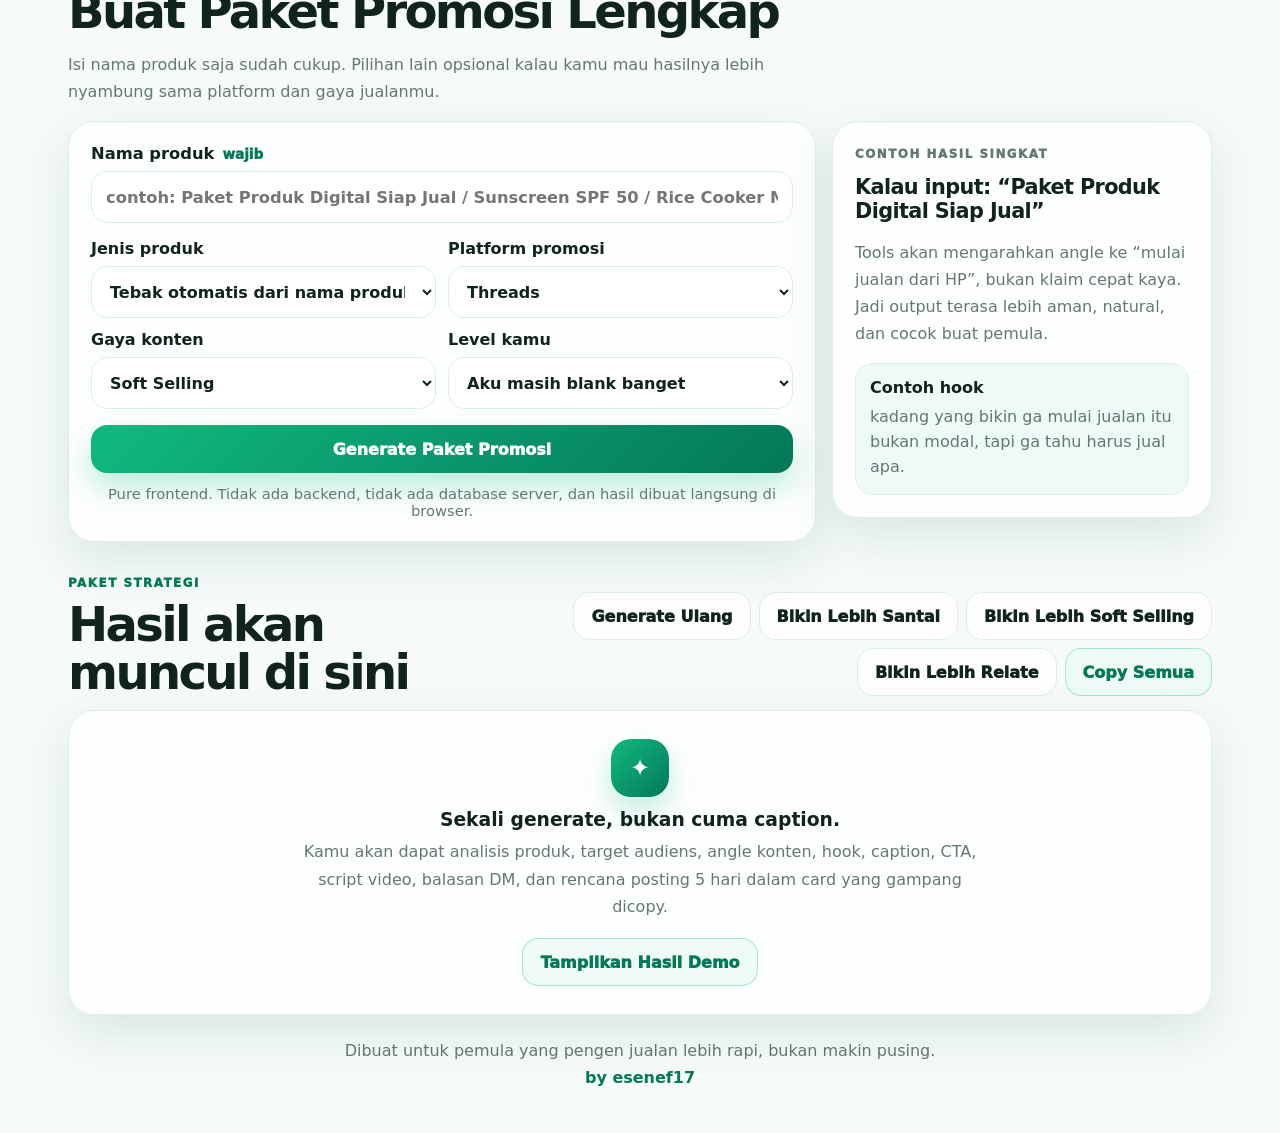
==== commit 5764235c: "Add beginner quick start instructions" ====
--- a/index.html
+++ b/index.html
@@ -20,6 +20,7 @@
           <span><strong>Esenef Tools</strong><small>Digital Seller Assistant</small></span>
         </a>
         <div class="topbar-actions">
+          <a class="nav-chip" href="#quickStart">Cara pakai</a>
           <a class="nav-chip" href="#generator">Generator</a>
           <button class="theme-button" id="themeToggle" type="button" aria-label="Ganti mode gelap">🌙</button>
         </div>
@@ -36,6 +37,7 @@
             <button class="btn secondary" id="demoHeroButton" type="button">Lihat Hasil Demo</button>
             <a class="btn ghost" href="#preview">Lihat contoh value</a>
           </div>
+          <p class="hero-short-guide">Paling cepat: buka web → klik <strong>Lihat Hasil Demo</strong> → hasil langsung muncul dan bisa dicopy.</p>
         </div>
 
         <aside class="hero-preview" aria-label="Ringkasan output">
@@ -52,6 +54,31 @@
     </header>
 
     <main>
+      <section class="quick-start-section" id="quickStart" aria-labelledby="quickStartTitle">
+        <div class="section-heading centered">
+          <p class="eyebrow">Mulai dari awal</p>
+          <h2 id="quickStartTitle">Cuma 3 langkah, nggak ribet.</h2>
+          <p>Kalau cuma mau lihat hasilnya, klik demo. Kalau mau pakai produk sendiri, isi nama produk lalu generate.</p>
+        </div>
+        <div class="quick-start-grid">
+          <article class="quick-step-card">
+            <span>1</span>
+            <h3>Buka file atau link web</h3>
+            <p>Kalau lokal, buka <code>index.html</code>. Kalau sudah upload Netlify/GitHub Pages, buka link websitenya.</p>
+          </article>
+          <article class="quick-step-card">
+            <span>2</span>
+            <h3>Klik demo atau isi produk</h3>
+            <p>Klik <strong>Lihat Hasil Demo</strong> buat contoh instan, atau isi nama produk kamu sendiri di generator.</p>
+          </article>
+          <article class="quick-step-card">
+            <span>3</span>
+            <h3>Generate lalu copy hasil</h3>
+            <p>Hasil analisis, hook, caption, CTA, script, DM, dan rencana posting muncul dalam card siap copy.</p>
+          </article>
+        </div>
+      </section>
+
       <section class="pain-section" aria-labelledby="painTitle">
         <div class="section-heading centered">
           <p class="eyebrow">Masalah pemula</p>
--- a/style.css
+++ b/style.css
@@ -36,3 +36,4 @@
 @media (max-width:920px){.app-shell{padding:12px 12px 28px}.site-header{min-height:auto}.topbar{top:8px;margin-bottom:24px}.hero,.generator-layout{grid-template-columns:1fr}.hero h1{font-size:clamp(3.2rem,15vw,5rem)}.pain-grid{grid-template-columns:repeat(2,minmax(0,1fr))}.example-card{order:-1}.result-toolbar{align-items:flex-start;flex-direction:column}.result-actions{justify-content:stretch;width:100%}.result-actions .btn{flex:1 1 160px}.field-grid{grid-template-columns:1fr}.hero-preview{display:none}}
 @media (max-width:560px){.nav-chip{display:none}.brand-icon{width:38px;height:38px}.hero-copy{padding:14px 0 22px}.hero-actions .btn{width:100%}.pain-grid{grid-template-columns:1fr}.small-card{min-height:auto}.generator-card,.example-card,.empty-state,.loading-state,.result-card{padding:17px;border-radius:22px}.result-card-header{display:grid}.result-card-header .btn{width:100%}.result-actions .btn{flex-basis:100%}.hero-subtitle{font-size:1.12rem}.hero-note{font-size:1rem}.toast{width:calc(100% - 28px);text-align:center}}
 .empty-demo-button{margin-top:18px}
+.hero-short-guide{margin-top:14px;color:var(--muted);font-size:.98rem;line-height:1.6}.hero-short-guide strong{color:var(--primary-dark)}.quick-start-section{scroll-margin-top:90px}.quick-start-grid{display:grid;grid-template-columns:repeat(3,minmax(0,1fr));gap:12px}.quick-step-card{background:var(--glass);border:1px solid var(--line);border-radius:var(--radius);box-shadow:var(--shadow);padding:20px;backdrop-filter:blur(18px)}.quick-step-card span{display:inline-grid;place-items:center;width:40px;height:40px;border-radius:14px;background:linear-gradient(135deg,var(--primary),var(--primary-dark));color:#fff;font-weight:950}.quick-step-card h3{margin:18px 0 8px;font-size:1.08rem}.quick-step-card p{margin:0;color:var(--muted);line-height:1.7}.quick-step-card code{padding:2px 7px;border-radius:999px;background:var(--surface-soft);color:var(--primary-dark);font-weight:900}@media (max-width:920px){.quick-start-grid{grid-template-columns:1fr}.hero-short-guide{font-size:.94rem}}
